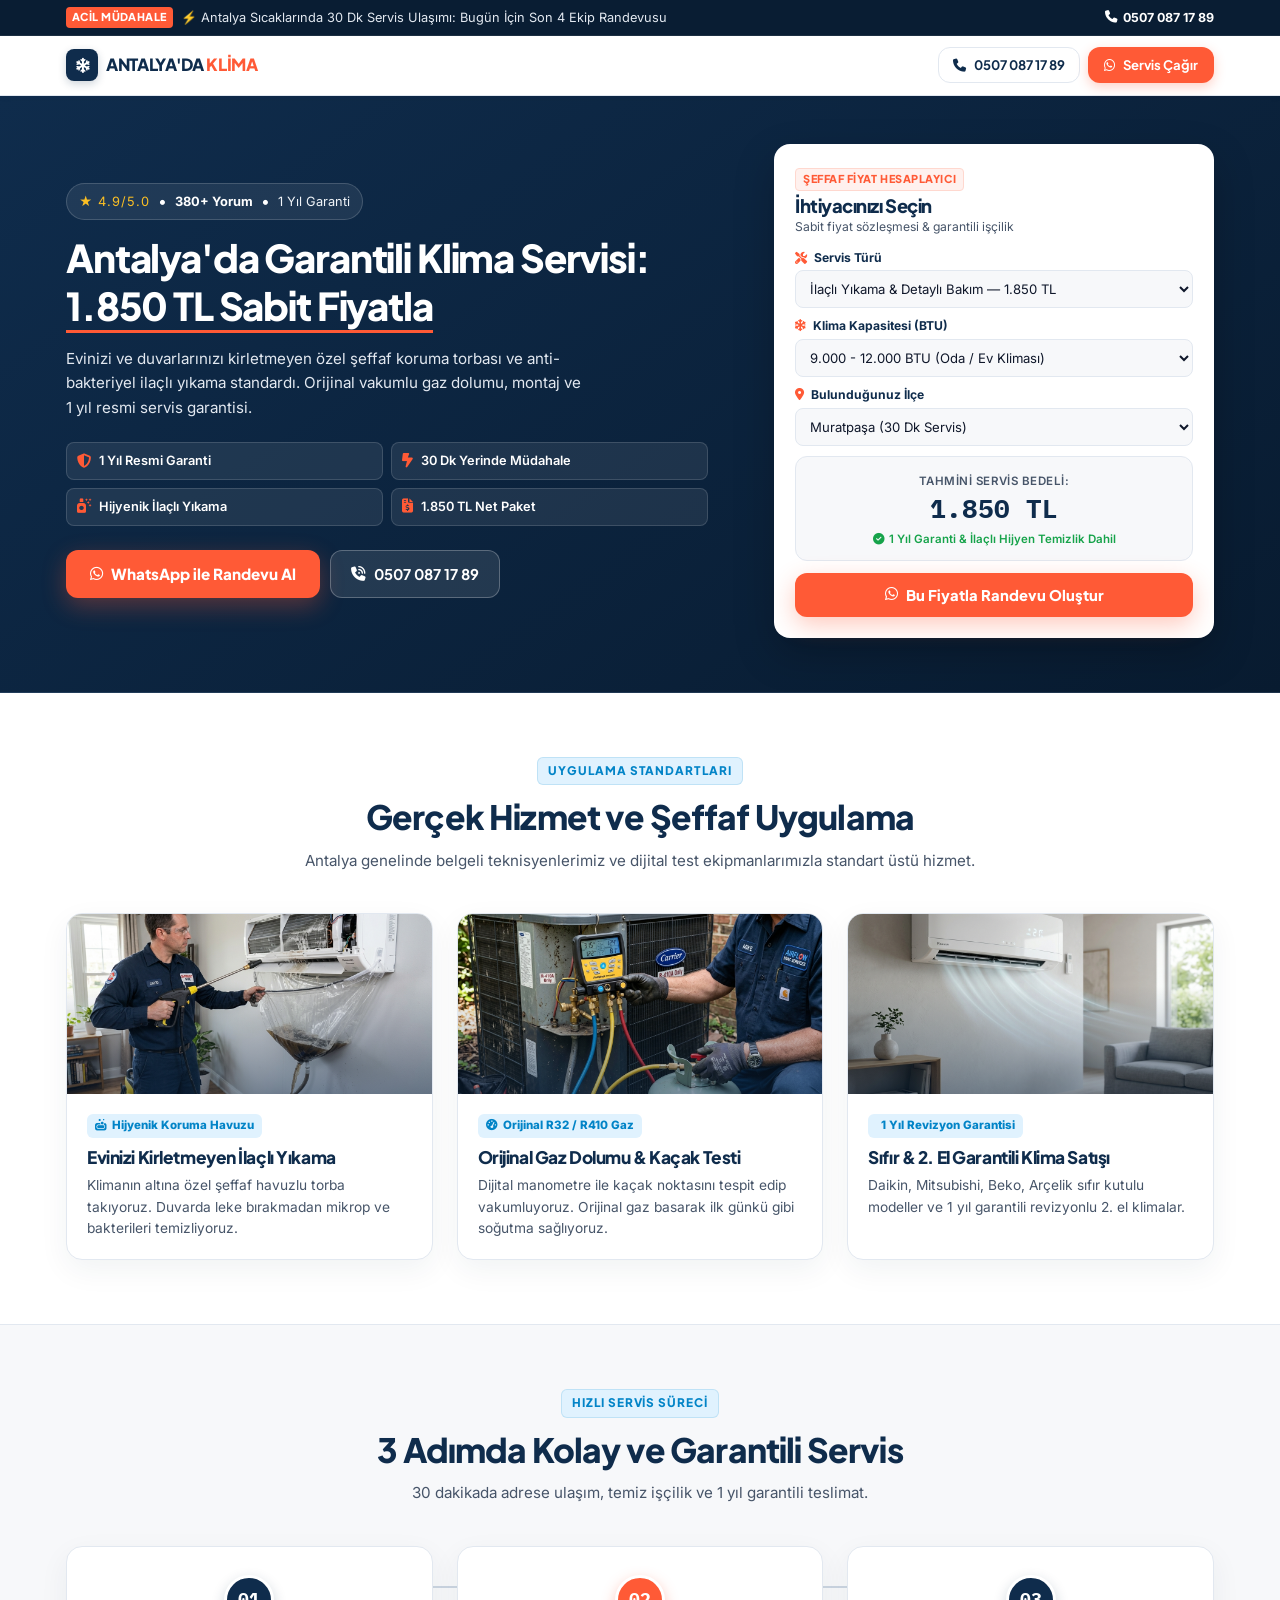
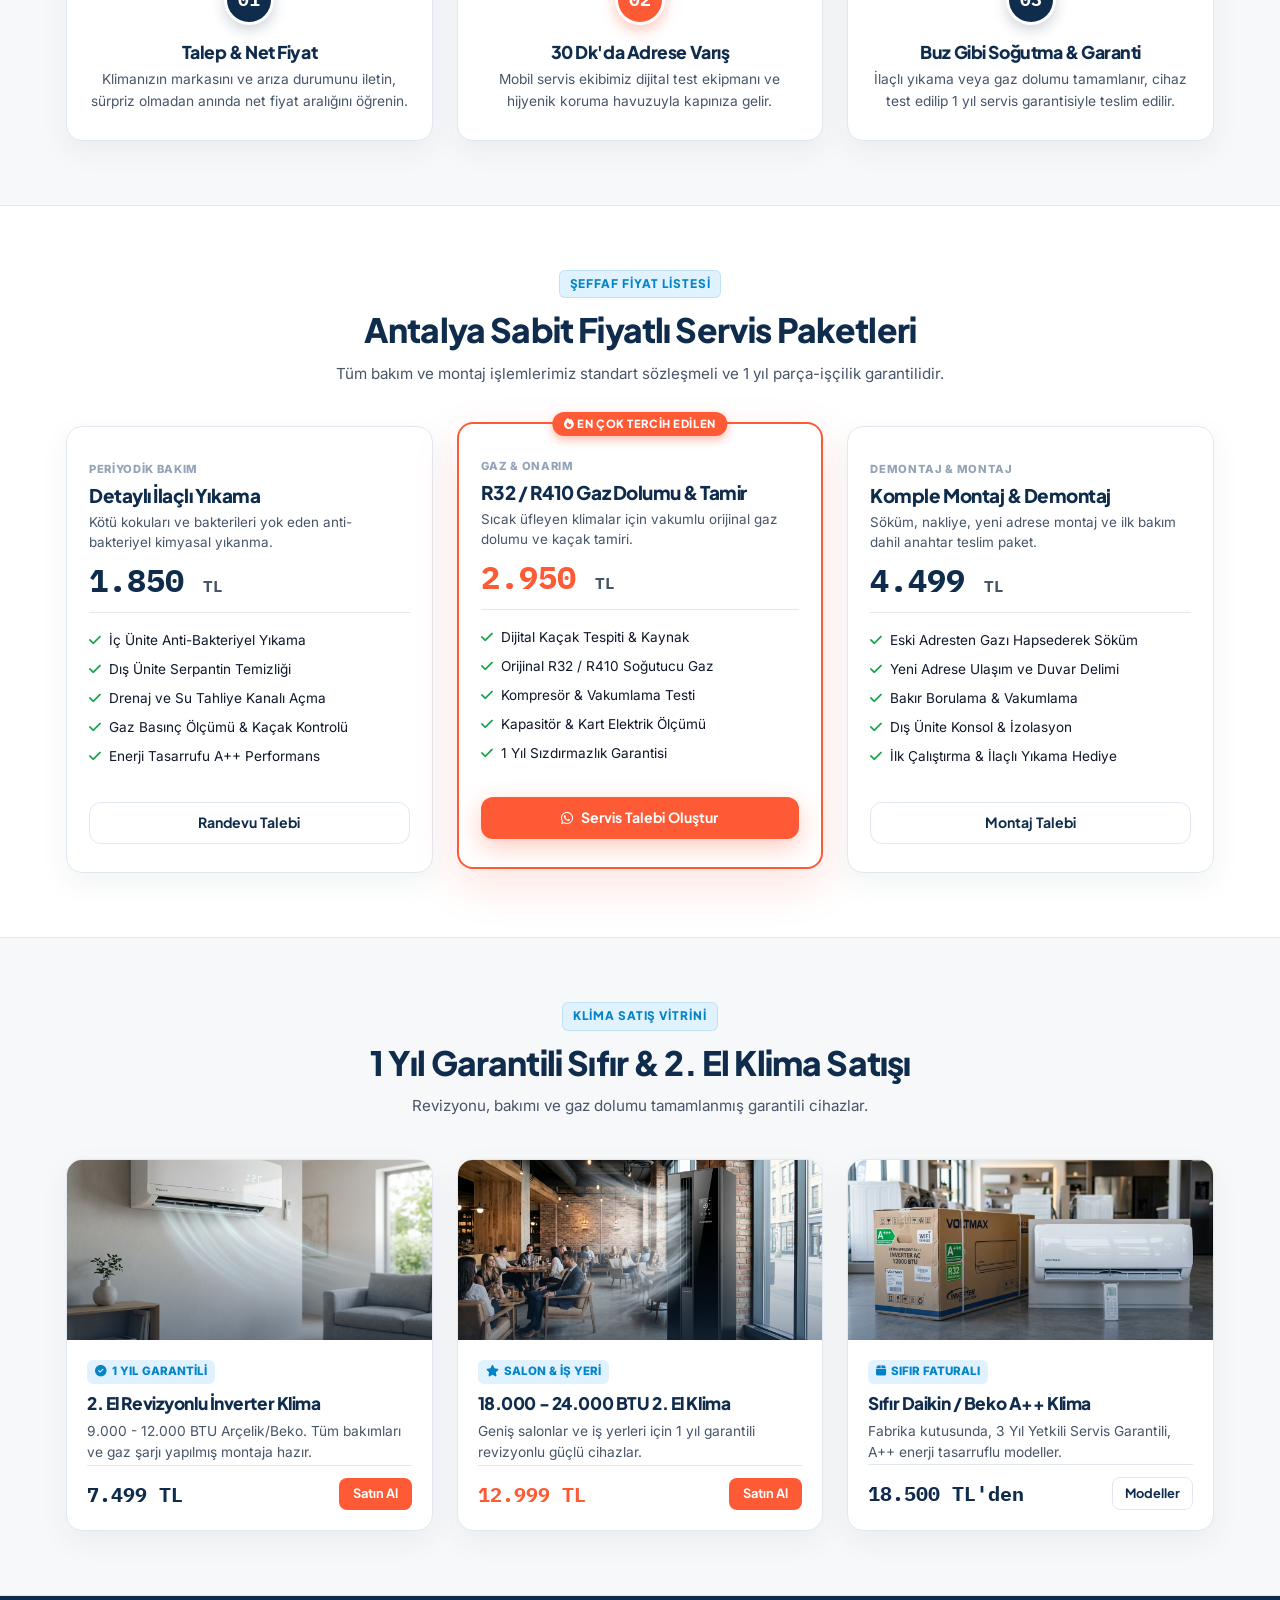
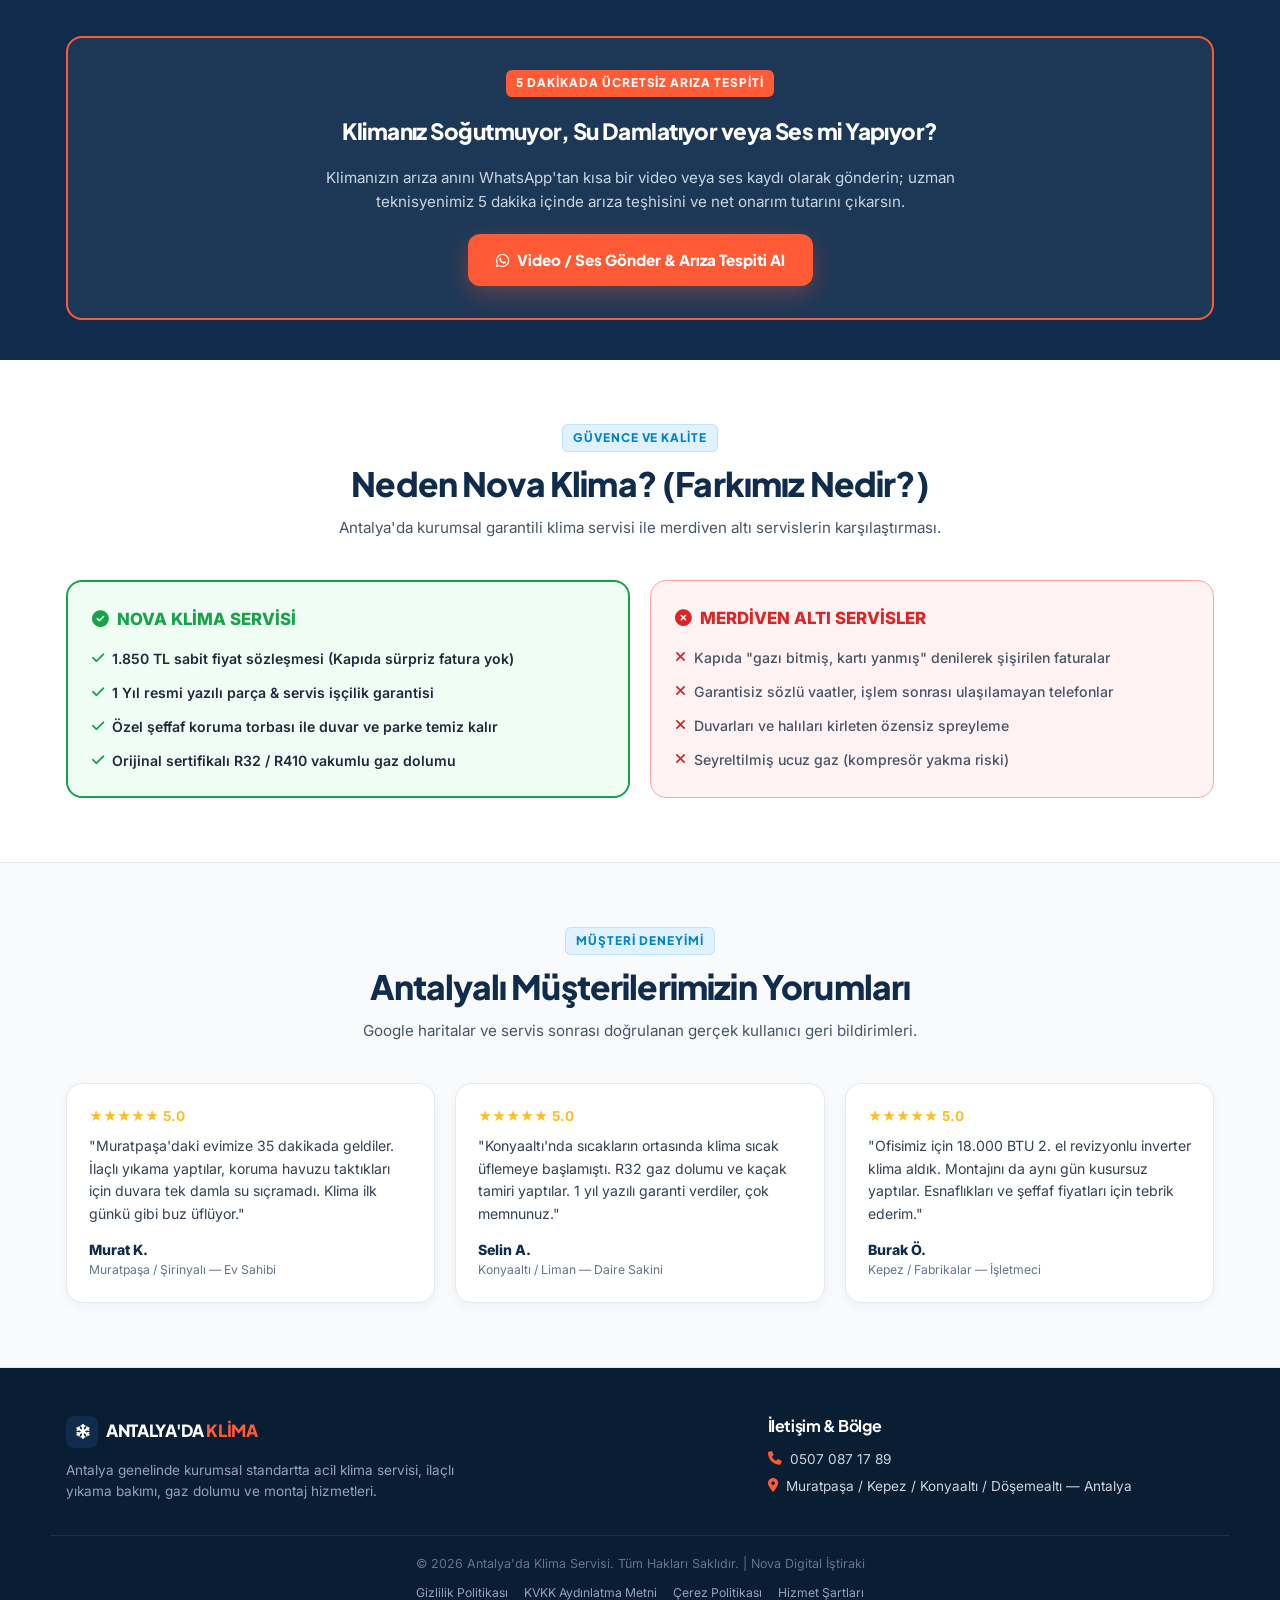
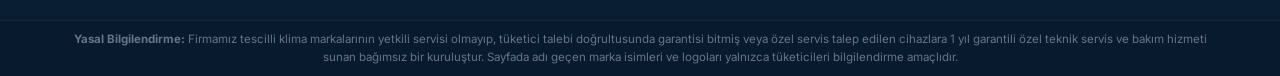
==== index.html @ d16c87dc "feat(analytics): add GA4 Google tag G-EZXXYB2KNB" ====
<!DOCTYPE html>
<html lang="tr">
<head>
    <meta charset="UTF-8">
    <meta name="viewport" content="width=device-width, initial-scale=1.0, viewport-fit=cover">
    <title>Antalya Klima Servisi | 1.850 TL İlaçlı Yıkama, Gaz Dolumu & Montaj - Nova Klima</title>
    <meta name="description" content="Antalya acil klima servisi: 1.850 TL sabit fiyatlı ilaçlı yıkama, R32/R410 orijinal gaz dolumu, montaj ve 1 yıl garantili servis. 30 dakikada yerinde müdahale.">
    <meta name="robots" content="index, follow, max-image-preview:large, max-snippet:-1, max-video-preview:-1">
    <meta name="google-site-verification" content="google683b96f9e18d1ed7">
    <meta name="keywords" content="antalya klima servisi, antalya klima bakımı 1850 tl, klima gaz dolumu antalya, klima montajı, muratpaşa klima servisi, konyaaltı klima tamiri">
    
    <!-- Google tag (gtag.js) -->
    <script async src="https://www.googletagmanager.com/gtag/js?id=G-EZXXYB2KNB"></script>
    <script>
      window.dataLayer = window.dataLayer || [];
      function gtag(){dataLayer.push(arguments);}
      gtag('js', new Date());

      gtag('config', 'G-EZXXYB2KNB');
    </script>
    
    <!-- OpenGraph -->
    <meta property="og:title" content="Antalya Yetkili Standartta Klima Servisi | 1.850 TL Sabit Fiyat">
    <meta property="og:description" content="İlaçlı klima yıkama, gaz dolumu, montaj ve 1 yıl garantili kurumsal teknik servis.">
    <meta property="og:url" content="https://antalyadaklimaservisi.com.tr/">
    <meta property="og:type" content="website">

    <!-- OPEN GRAPH / SOCIAL -->
    <meta property="og:type" content="website">
    <meta property="og:url" content="https://antalyadaklimaservisi.com.tr/">
    <meta property="og:title" content="Antalya Klima Servisi | 1.850 TL İlaçlı Yıkama & Montaj">
    <meta property="og:description" content="Antalya acil klima servisi: 1.850 TL sabit fiyatlı ilaçlı yıkama, R32/R410 orijinal gaz dolumu, montaj ve 1 yıl garantili servis. 30 dakikada adrese ulaşım.">
    <meta property="og:image" content="https://antalyadaklimaservisi.com.tr/images/klima_yikama.jpg">
    <meta property="og:site_name" content="Nova Klima">
    <meta property="og:locale" content="tr_TR">

    <!-- TWITTER CARD -->
    <meta name="twitter:card" content="summary_large_image">
    <meta name="twitter:title" content="Antalya Klima Servisi | 1.850 TL İlaçlı Yıkama & Montaj">
    <meta name="twitter:description" content="Antalya acil klima servisi: 1.850 TL sabit fiyatlı ilaçlı yıkama, gaz dolumu ve montaj.">
    <meta name="twitter:image" content="https://antalyadaklimaservisi.com.tr/images/klima_yikama.jpg">

    <!-- GEO TARGETING -->
    <meta name="geo.region" content="TR-07">
    <meta name="geo.placename" content="Antalya">
    <meta name="geo.position" content="36.9081;30.6558">
    <meta name="ICBM" content="36.9081, 30.6558">

    <!-- Premium Google Fonts: Plus Jakarta Sans (Headings) + Inter (Body) + IBM Plex Mono (Prices) -->
    <link rel="preconnect" href="https://fonts.googleapis.com">
    <link rel="preconnect" href="https://fonts.gstatic.com" crossorigin>
    <link href="https://fonts.googleapis.com/css2?family=IBM+Plex+Mono:wght@600;700&family=Inter:wght@400;500;600&family=Plus+Jakarta+Sans:wght@600;700;800&display=swap" rel="stylesheet">
    <link rel="stylesheet" href="https://cdnjs.cloudflare.com/ajax/libs/font-awesome/6.5.1/css/all.min.css">
    
    <link rel="stylesheet" href="style.css">

    <!-- SCHEMA.ORG JSON-LD -->
    <script type="application/ld+json">
    {
      "@context": "https://schema.org",
      "@graph": [
        {
          "@type": "HVACBusiness",
          "@id": "https://antalyadaklimaservisi.com.tr/#business",
          "name": "Antalya'da Klima Servisi",
          "url": "https://antalyadaklimaservisi.com.tr/",
          "telephone": "+905070871789",
          "priceRange": "₺₺",
          "image": "https://antalyadaklimaservisi.com.tr/images/klima_yikama.jpg",
          "address": {
            "@type": "PostalAddress",
            "streetAddress": "Kültür Mahallesi 3856 Sokak No:2 D:1",
            "addressLocality": "Kepez",
            "addressRegion": "Antalya",
            "postalCode": "07070",
            "addressCountry": "TR"
          },
          "geo": {
            "@type": "GeoCoordinates",
            "latitude": 36.9081,
            "longitude": 30.6558
          },
          "areaServed": ["Muratpaşa", "Kepez", "Konyaaltı", "Döşemealtı", "Lara"],
          "aggregateRating": {
            "@type": "AggregateRating",
            "ratingValue": "4.9",
            "reviewCount": "380",
            "bestRating": "5"
          },
          "openingHoursSpecification": {
            "@type": "OpeningHoursSpecification",
            "dayOfWeek": ["Monday", "Tuesday", "Wednesday", "Thursday", "Friday", "Saturday", "Sunday"],
            "opens": "08:00",
            "closes": "23:00"
          }
        }
      ]
    }
    </script>
</head>
<body>

    <!-- 1. ACİL ANONS & SCARCITY ŞERİDİ -->
    <div class="top-announcement">
        <div class="container top-flex">
            <div class="notice-item">
                <span class="notice-badge">ACİL MÜDAHALE</span>
                <span class="announce-txt">⚡ Antalya Sıcaklarında 30 Dk Servis Ulaşımı: Bugün İçin Son 4 Ekip Randevusu</span>
            </div>
            <div class="notice-phone">
                <a href="tel:05070871789" class="phone-link"><i class="fa-solid fa-phone"></i> 0507 087 17 89</a>
            </div>
        </div>
    </div>

    <!-- 2. ANA HEADER -->
    <header class="site-header">
        <div class="container header-flex">
            <a href="#" class="brand-box">
                <div class="brand-symbol"><i class="fa-solid fa-snowflake"></i></div>
                <span class="brand-name">ANTALYA'DA <span class="brand-accent">KLİMA</span></span>
            </a>

            <div class="header-actions">
                <a href="tel:05070871789" class="btn btn-outline-nav">
                    <i class="fa-solid fa-phone"></i> 0507 087 17 89
                </a>
                <a href="https://wa.me/905070871789?text=Merhaba,%20AntalyadaKlimaServisi.com.tr%20üzerinden%20ulaştım.%20Klima%20servis%20randevusu%20almak%20istiyorum." target="_blank" class="btn btn-primary-nav">
                    <i class="fa-brands fa-whatsapp"></i> Servis Çağır
                </a>
            </div>
        </div>
    </header>

    <!-- 3. HERO SECTION (DEEP NAVY & CORAL CONTRAST) -->
    <section class="hero-clean">
        <div class="container hero-grid">
            <div class="hero-left">
                <!-- RATING & TRUST BADGE (COMPACT SINGLE-LINE) -->
                <div class="trust-score-pill">
                    <span class="stars">★ 4.9/5.0</span>
                    <span class="pill-dot">•</span>
                    <span class="score-text"><strong>380+ Yorum</strong></span>
                    <span class="pill-dot">•</span>
                    <span class="score-text">1 Yıl Garanti</span>
                </div>

                <h1 class="hero-h1">
                    Antalya'da Garantili Klima Servisi: <span class="hero-accent">1.850 TL Sabit Fiyatla</span>
                </h1>

                <p class="hero-desc">
                    Evinizi ve duvarlarınızı kirletmeyen özel şeffaf koruma torbası ve anti-bakteriyel ilaçlı yıkama standardı. Orijinal vakumlu gaz dolumu, montaj ve 1 yıl resmi servis garantisi.
                </p>

                <!-- SINGLE-LINE ICON CHIPS -->
                <div class="proof-chips-row">
                    <div class="proof-chip-item">
                        <i class="fa-solid fa-shield-halved"></i>
                        <span>1 Yıl Resmi Garanti</span>
                    </div>
                    <div class="proof-chip-item">
                        <i class="fa-solid fa-bolt-lightning"></i>
                        <span>30 Dk Yerinde Müdahale</span>
                    </div>
                    <div class="proof-chip-item">
                        <i class="fa-solid fa-spray-can-sparkles"></i>
                        <span>Hijyenik İlaçlı Yıkama</span>
                    </div>
                    <div class="proof-chip-item">
                        <i class="fa-solid fa-file-invoice-dollar"></i>
                        <span>1.850 TL Net Paket</span>
                    </div>
                </div>

                <!-- PRIMARY / SECONDARY CTA HIERARCHY -->
                <div class="hero-cta-group">
                    <a href="https://wa.me/905070871789?text=Merhaba,%20Antalya%20klima%20servis%20ve%20bakım%20randevusu%20oluşturmak%20istiyorum." target="_blank" class="btn btn-hero-primary">
                        <i class="fa-brands fa-whatsapp"></i> WhatsApp ile Randevu Al
                    </a>
                    <a href="tel:05070871789" class="btn btn-hero-secondary">
                        <i class="fa-solid fa-phone-volume"></i> 0507 087 17 89
                    </a>
                </div>
            </div>

            <!-- CANLI HIZLI SERVİS SİHİRBAZI -->
            <div class="hero-calc-wrapper" id="hesaplayici">
                <div class="calc-top">
                    <span class="calc-tag">ŞEFFAF FİYAT HESAPLAYICI</span>
                    <h3>İhtiyacınızı Seçin</h3>
                    <p class="calc-sub">Sabit fiyat sözleşmesi & garantili işçilik</p>
                </div>

                <form id="klimaForm" class="calc-form-clean">
                    <div class="field-box">
                        <label for="serviceType"><i class="fa-solid fa-screwdriver-wrench"></i> Servis Türü</label>
                        <select id="serviceType" class="select-clean">
                            <option value="bakim" data-price="1850" selected>İlaçlı Yıkama & Detaylı Bakım — 1.850 TL</option>
                            <option value="gaz" data-price="2950">R32 / R410 Gaz Dolumu & Kaçak Testi — 2.950 TL</option>
                            <option value="montaj" data-price="4499">Klima Montajı / Demonte Paket — 4.499 TL</option>
                        </select>
                    </div>

                    <div class="field-box">
                        <label for="klimaBtu"><i class="fa-solid fa-snowflake"></i> Klima Kapasitesi (BTU)</label>
                        <select id="klimaBtu" class="select-clean">
                            <option value="9000-12000" selected>9.000 - 12.000 BTU (Oda / Ev Kliması)</option>
                            <option value="18000">18.000 BTU (Salon Kliması — +250 TL)</option>
                            <option value="24000">24.000 BTU (Büyük Salon — +400 TL)</option>
                            <option value="ticari">Ticari / Inverter Salon (+800 TL)</option>
                        </select>
                    </div>

                    <div class="field-box">
                        <label for="districtSelect"><i class="fa-solid fa-location-dot"></i> Bulunduğunuz İlçe</label>
                        <select id="districtSelect" class="select-clean">
                            <option value="muratpasa" selected>Muratpaşa (30 Dk Servis)</option>
                            <option value="kepez">Kepez (30 Dk Servis)</option>
                            <option value="konyaalti">Konyaaltı (30 Dk Servis)</option>
                            <option value="dosemealti">Döşemealtı (45 Dk Servis)</option>
                            <option value="diğer">Alanya / Kemer / Serik</option>
                        </select>
                    </div>

                    <div class="price-output-box">
                        <span class="out-title">Tahmini Servis Bedeli:</span>
                        <div class="out-amount" id="totalKlimaPrice">1.850 TL</div>
                        <span class="out-sub"><i class="fa-solid fa-circle-check"></i> 1 Yıl Garanti & İlaçlı Hijyen Temizlik Dahil</span>
                    </div>

                    <button type="button" id="btnCallKlimaMaster" class="btn btn-hero-primary btn-block">
                        <i class="fa-brands fa-whatsapp"></i> Bu Fiyatla Randevu Oluştur
                    </button>
                </form>
            </div>
        </div>
    </section>

    <!-- 4. REAL VISUAL PROOF SHOWCASE -->
    <section class="section visual-proof-section">
        <div class="container">
            <div class="section-title text-center">
                <span class="section-badge">UYGULAMA STANDARTLARI</span>
                <h2>Gerçek Hizmet ve Şeffaf Uygulama</h2>
                <p>Antalya genelinde belgeli teknisyenlerimiz ve dijital test ekipmanlarımızla standart üstü hizmet.</p>
            </div>

            <div class="visual-grid">
                <div class="visual-card">
                    <div class="visual-img-wrap">
                        <img src="images/klima_yikama.jpg" alt="İlaçlı Klima Yıkama" class="visual-img" loading="lazy">
                        <div class="visual-overlay"></div>
                    </div>
                    <div class="visual-info">
                        <span class="visual-tag"><i class="fa-solid fa-soap"></i> Hijyenik Koruma Havuzu</span>
                        <h3>Evinizi Kirletmeyen İlaçlı Yıkama</h3>
                        <p>Klimanın altına özel şeffaf havuzlu torba takıyoruz. Duvarda leke bırakmadan mikrop ve bakterileri temizliyoruz.</p>
                    </div>
                </div>

                <div class="visual-card">
                    <div class="visual-img-wrap">
                        <img src="images/klima_gaz_dolumu.jpg" alt="Gaz Dolumu ve Kaçak Testi" class="visual-img" loading="lazy">
                        <div class="visual-overlay"></div>
                    </div>
                    <div class="visual-info">
                        <span class="visual-tag"><i class="fa-solid fa-gauge-high"></i> Orijinal R32 / R410 Gaz</span>
                        <h3>Orijinal Gaz Dolumu & Kaçak Testi</h3>
                        <p>Dijital manometre ile kaçak noktasını tespit edip vakumluyoruz. Orijinal gaz basarak ilk günkü gibi soğutma sağlıyoruz.</p>
                    </div>
                </div>

                <div class="visual-card">
                    <div class="visual-img-wrap">
                        <img src="images/klima_vitrin_inverter.jpg" alt="Sıfır ve 2. El Klima Satışı" class="visual-img" loading="lazy">
                        <div class="visual-overlay"></div>
                    </div>
                    <div class="visual-info">
                        <span class="visual-tag"><i class="fa-solid fa-shield-check"></i> 1 Yıl Revizyon Garantisi</span>
                        <h3>Sıfır & 2. El Garantili Klima Satışı</h3>
                        <p>Daikin, Mitsubishi, Beko, Arçelik sıfır kutulu modeller ve 1 yıl garantili revizyonlu 2. el klimalar.</p>
                    </div>
                </div>
            </div>
        </div>
    </section>

    <!-- 4.5 NASIL ÇALIŞIR? (TIMELINE ADIMLARI) -->
    <section class="section process-section">
        <div class="container">
            <div class="section-title text-center">
                <span class="section-badge">HIZLI SERVİS SÜRECİ</span>
                <h2>3 Adımda Kolay ve Garantili Servis</h2>
                <p>30 dakikada adrese ulaşım, temiz işçilik ve 1 yıl garantili teslimat.</p>
            </div>
            
            <div class="timeline-wrapper">
                <div class="timeline-line"></div>
                <div class="process-grid">
                    <div class="process-card">
                        <div class="process-num">01</div>
                        <h3>Talep & Net Fiyat</h3>
                        <p>Klimanızın markasını ve arıza durumunu iletin, sürpriz olmadan anında net fiyat aralığını öğrenin.</p>
                    </div>
                    <div class="process-card">
                        <div class="process-num">02</div>
                        <h3>30 Dk'da Adrese Varış</h3>
                        <p>Mobil servis ekibimiz dijital test ekipmanı ve hijyenik koruma havuzuyla kapınıza gelir.</p>
                    </div>
                    <div class="process-card">
                        <div class="process-num">03</div>
                        <h3>Buz Gibi Soğutma & Garanti</h3>
                        <p>İlaçlı yıkama veya gaz dolumu tamamlanır, cihaz test edilip 1 yıl servis garantisiyle teslim edilir.</p>
                    </div>
                </div>
            </div>
        </div>
    </section>

    <!-- 5. ŞEFFAF FİYAT PAKETLERİ -->
    <section class="section pricing-clean-section" id="fiyatlar">
        <div class="container">
            <div class="section-title text-center">
                <span class="section-badge">ŞEFFAF FİYAT LİSTESİ</span>
                <h2>Antalya Sabit Fiyatlı Servis Paketleri</h2>
                <p>Tüm bakım ve montaj işlemlerimiz standart sözleşmeli ve 1 yıl parça-işçilik garantilidir.</p>
            </div>

            <div class="pack-grid">
                <!-- PACK 1 -->
                <div class="pack-box">
                    <div class="pack-top">
                        <span class="pack-category">PERİYODİK BAKIM</span>
                        <h3>Detaylı İlaçlı Yıkama</h3>
                        <p>Kötü kokuları ve bakterileri yok eden anti-bakteriyel kimyasal yıkanma.</p>
                        <div class="pack-price">1.850 <span>TL</span></div>
                    </div>
                    <ul class="pack-bullets">
                        <li><i class="fa-solid fa-check"></i> İç Ünite Anti-Bakteriyel Yıkama</li>
                        <li><i class="fa-solid fa-check"></i> Dış Ünite Serpantin Temizliği</li>
                        <li><i class="fa-solid fa-check"></i> Drenaj ve Su Tahliye Kanalı Açma</li>
                        <li><i class="fa-solid fa-check"></i> Gaz Basınç Ölçümü & Kaçak Kontrolü</li>
                        <li><i class="fa-solid fa-check"></i> Enerji Tasarrufu A++ Performans</li>
                    </ul>
                    <a href="https://wa.me/905070871789?text=Merhaba,%20web%20sitenizden%20ulaştım.%201.850%20TL'lik%20ilaçlı%20klima%20bakımı%20randevusu%20istiyorum." target="_blank" class="btn btn-pack-outline btn-block">
                        Randevu Talebi
                    </a>
                </div>

                <!-- PACK 2 (POPULAR / ELEVATED) -->
                <div class="pack-box popular">
                    <div class="pop-ribbon"><i class="fa-solid fa-fire"></i> EN ÇOK TERCİH EDİLEN</div>
                    <div class="pack-top">
                        <span class="pack-category">GAZ & ONARIM</span>
                        <h3>R32 / R410 Gaz Dolumu & Tamir</h3>
                        <p>Sıcak üfleyen klimalar için vakumlu orijinal gaz dolumu ve kaçak tamiri.</p>
                        <div class="pack-price">2.950 <span>TL</span></div>
                    </div>
                    <ul class="pack-bullets">
                        <li><i class="fa-solid fa-check"></i> Dijital Kaçak Tespiti & Kaynak</li>
                        <li><i class="fa-solid fa-check"></i> Orijinal R32 / R410 Soğutucu Gaz</li>
                        <li><i class="fa-solid fa-check"></i> Kompresör & Vakumlama Testi</li>
                        <li><i class="fa-solid fa-check"></i> Kapasitör & Kart Elektrik Ölçümü</li>
                        <li><i class="fa-solid fa-check"></i> 1 Yıl Sızdırmazlık Garantisi</li>
                    </ul>
                    <a href="https://wa.me/905070871789?text=Merhaba,%20web%20sitenizden%20ulaştım.%202.950%20TL'lik%20klima%20gaz%20dolumu%20istiyorum." target="_blank" class="btn btn-pack-primary btn-block">
                        <i class="fa-brands fa-whatsapp"></i> Servis Talebi Oluştur
                    </a>
                </div>

                <!-- PACK 3 -->
                <div class="pack-box">
                    <div class="pack-top">
                        <span class="pack-category">DEMONTAJ & MONTAJ</span>
                        <h3>Komple Montaj & Demontaj</h3>
                        <p>Söküm, nakliye, yeni adrese montaj ve ilk bakım dahil anahtar teslim paket.</p>
                        <div class="pack-price">4.499 <span>TL</span></div>
                    </div>
                    <ul class="pack-bullets">
                        <li><i class="fa-solid fa-check"></i> Eski Adresten Gazı Hapsederek Söküm</li>
                        <li><i class="fa-solid fa-check"></i> Yeni Adrese Ulaşım ve Duvar Delimi</li>
                        <li><i class="fa-solid fa-check"></i> Bakır Borulama & Vakumlama</li>
                        <li><i class="fa-solid fa-check"></i> Dış Ünite Konsol & İzolasyon</li>
                        <li><i class="fa-solid fa-check"></i> İlk Çalıştırma & İlaçlı Yıkama Hediye</li>
                    </ul>
                    <a href="https://wa.me/905070871789?text=Merhaba,%20web%20sitenizden%20ulaştım.%204.499%20TL'lik%20komple%20klima%20montaj%20paketini%20istiyorum." target="_blank" class="btn btn-pack-outline btn-block">
                        Montaj Talebi
                    </a>
                </div>
            </div>
        </div>
    </section>

    <!-- 5.5 SIFIR & 2. EL GARANTİLİ KLİMA SATIŞ VİTRİNİ -->
    <section class="section store-section" id="vitrin">
        <div class="container">
            <div class="section-title text-center">
                <span class="section-badge">KLİMA SATIŞ VİTRİNİ</span>
                <h2>1 Yıl Garantili Sıfır & 2. El Klima Satışı</h2>
                <p>Revizyonu, bakımı ve gaz dolumu tamamlanmış garantili cihazlar.</p>
            </div>

            <div class="visual-grid">
                <!-- UYGUN 2. EL KLİMA -->
                <div class="visual-card">
                    <div class="visual-img-wrap">
                        <img src="images/klima_vitrin_inverter.jpg" alt="2. El Temiz İnverter Klima" class="visual-img" loading="lazy">
                        <div class="visual-overlay"></div>
                    </div>
                    <div class="visual-info">
                        <span class="visual-tag"><i class="fa-solid fa-circle-check"></i> 1 YIL GARANTİLİ</span>
                        <h3>2. El Revizyonlu İnverter Klima</h3>
                        <p>9.000 - 12.000 BTU Arçelik/Beko. Tüm bakımları ve gaz şarjı yapılmış montaja hazır.</p>
                        <div class="store-bottom-row">
                            <span class="store-price">7.499 TL</span>
                            <a href="https://wa.me/905070871789?text=Merhaba,%202.el%207.499%20TL'lik%20garantili%20klima%20satışı%20hakkında%20bilgi%20almak%20istiyorum." target="_blank" class="btn btn-store-buy">Satın Al</a>
                        </div>
                    </div>
                </div>

                <!-- 2. EL SALON TİPİ / BÜYÜK KLİMA -->
                <div class="visual-card popular-store">
                    <div class="visual-img-wrap">
                        <img src="images/klima_salon_tipi.jpg" alt="2. El Salon Tipi Klima" class="visual-img" loading="lazy">
                        <div class="visual-overlay"></div>
                    </div>
                    <div class="visual-info">
                        <span class="visual-tag"><i class="fa-solid fa-star"></i> SALON & İŞ YERİ</span>
                        <h3>18.000 - 24.000 BTU 2. El Klima</h3>
                        <p>Geniş salonlar ve iş yerleri için 1 yıl garantili revizyonlu güçlü cihazlar.</p>
                        <div class="store-bottom-row">
                            <span class="store-price price-orange">12.999 TL</span>
                            <a href="https://wa.me/905070871789?text=Merhaba,%202.el%2012.999%20TL'lik%2018k-24k%20BTU%20klima%20satışı%20hakkında%20bilgi%20almak%20istiyorum." target="_blank" class="btn btn-store-buy">Satın Al</a>
                        </div>
                    </div>
                </div>

                <!-- SIFIR KUTULU İNVERTER KLİMA -->
                <div class="visual-card">
                    <div class="visual-img-wrap">
                        <img src="images/klima_sifir_kutu.jpg" alt="Sıfır Kutulu İnverter Klima" class="visual-img" loading="lazy">
                        <div class="visual-overlay"></div>
                    </div>
                    <div class="visual-info">
                        <span class="visual-tag"><i class="fa-solid fa-box"></i> SIFIR FATURALI</span>
                        <h3>Sıfır Daikin / Beko A++ Klima</h3>
                        <p>Fabrika kutusunda, 3 Yıl Yetkili Servis Garantili, A++ enerji tasarruflu modeller.</p>
                        <div class="store-bottom-row">
                            <span class="store-price">18.500 TL'den</span>
                            <a href="https://wa.me/905070871789?text=Merhaba,%20sıfır%20kutulu%20klima%20modelleriniz%20ve%20fiyatları%20hakkında%20bilgi%20almak%20istiyorum." target="_blank" class="btn btn-store-outline">Modeller</a>
                        </div>
                    </div>
                </div>
            </div>
        </div>
    </section>

    <!-- 5.6 MID-PAGE "KARARSIZ MISIN?" GERİLLA DÖNÜŞÜM KUTUSU -->
    <section class="section" style="background: #0F2C4C; color: white; padding: 40px 0;">
        <div class="container">
            <div style="background: rgba(255,255,255,0.06); border: 2px solid #FF5A36; border-radius: 16px; padding: 32px 24px; display: flex; flex-direction: column; gap: 20px; align-items: center; text-align: center;">
                <span class="section-badge" style="background: #FF5A36; color: white; border: none; margin-bottom: 0;">5 DAKİKADA ÜCRETSİZ ARIZA TESPİTİ</span>
                <h3 style="color: white; font-size: 1.4rem; font-weight: 800; margin: 0;">Klimanız Soğutmuyor, Su Damlatıyor veya Ses mi Yapıyor?</h3>
                <p style="color: #CBD5E1; font-size: 0.95rem; max-width: 650px; margin: 0; line-height: 1.6;">
                    Klimanızın arıza anını WhatsApp'tan kısa bir video veya ses kaydı olarak gönderin; uzman teknisyenimiz 5 dakika içinde arıza teşhisini ve net onarım tutarını çıkarsın.
                </p>
                <a href="https://wa.me/905070871789?text=Merhaba,%20klimamın%20arıza%20video/sesini%20iletiyorum.%20Ücretsiz%20arıza%20tespiti%20ve%20fiyat%20öğrenmek%20istiyorum." target="_blank" class="btn btn-hero-primary" style="font-size: 0.95rem; padding: 14px 28px;">
                    <i class="fa-brands fa-whatsapp"></i> Video / Ses Gönder & Arıza Tespiti Al
                </a>
            </div>
        </div>
    </section>

    <!-- 5.7 BİZ VS KORSAN SERVİSLER (KARŞILAŞTIRMA MATRİSİ) -->
    <section class="section" style="background: #FFFFFF; border-bottom: 1px solid #E2E8F0;">
        <div class="container">
            <div class="section-title text-center">
                <span class="section-badge">GÜVENCE VE KALİTE</span>
                <h2>Neden Nova Klima? (Farkımız Nedir?)</h2>
                <p>Antalya'da kurumsal garantili klima servisi ile merdiven altı servislerin karşılaştırması.</p>
            </div>

            <div style="display: grid; grid-template-columns: repeat(auto-fit, minmax(280px, 1fr)); gap: 20px;">
                <div style="background: #F0FDF4; border: 2px solid #16A34A; border-radius: 16px; padding: 24px;">
                    <div style="display: flex; align-items: center; gap: 8px; color: #16A34A; font-weight: 800; font-size: 1.05rem; margin-bottom: 16px;">
                        <i class="fa-solid fa-circle-check"></i> NOVA KLİMA SERVİSİ
                    </div>
                    <ul style="display: flex; flex-direction: column; gap: 12px; font-size: 0.88rem; color: #1E293B; font-weight: 600;">
                        <li style="display: flex; gap: 8px;"><i class="fa-solid fa-check" style="color: #16A34A; margin-top: 3px;"></i> 1.850 TL sabit fiyat sözleşmesi (Kapıda sürpriz fatura yok)</li>
                        <li style="display: flex; gap: 8px;"><i class="fa-solid fa-check" style="color: #16A34A; margin-top: 3px;"></i> 1 Yıl resmi yazılı parça & servis işçilik garantisi</li>
                        <li style="display: flex; gap: 8px;"><i class="fa-solid fa-check" style="color: #16A34A; margin-top: 3px;"></i> Özel şeffaf koruma torbası ile duvar ve parke temiz kalır</li>
                        <li style="display: flex; gap: 8px;"><i class="fa-solid fa-check" style="color: #16A34A; margin-top: 3px;"></i> Orijinal sertifikalı R32 / R410 vakumlu gaz dolumu</li>
                    </ul>
                </div>

                <div style="background: #FEF2F2; border: 1.5px solid #FCA5A5; border-radius: 16px; padding: 24px;">
                    <div style="display: flex; align-items: center; gap: 8px; color: #DC2626; font-weight: 800; font-size: 1.05rem; margin-bottom: 16px;">
                        <i class="fa-solid fa-circle-xmark"></i> MERDİVEN ALTI SERVİSLER
                    </div>
                    <ul style="display: flex; flex-direction: column; gap: 12px; font-size: 0.88rem; color: #475569; font-weight: 500;">
                        <li style="display: flex; gap: 8px;"><i class="fa-solid fa-xmark" style="color: #DC2626; margin-top: 3px;"></i> Kapıda "gazı bitmiş, kartı yanmış" denilerek şişirilen faturalar</li>
                        <li style="display: flex; gap: 8px;"><i class="fa-solid fa-xmark" style="color: #DC2626; margin-top: 3px;"></i> Garantisiz sözlü vaatler, işlem sonrası ulaşılamayan telefonlar</li>
                        <li style="display: flex; gap: 8px;"><i class="fa-solid fa-xmark" style="color: #DC2626; margin-top: 3px;"></i> Duvarları ve halıları kirleten özensiz spreyleme</li>
                        <li style="display: flex; gap: 8px;"><i class="fa-solid fa-xmark" style="color: #DC2626; margin-top: 3px;"></i> Seyreltilmiş ucuz gaz (kompresör yakma riski)</li>
                    </ul>
                </div>
            </div>
        </div>
    </section>

    <!-- 5.8 DOĞRULANMIŞ ANTALYA MÜŞTERİ YORUMLARI -->
    <section class="section" style="background: #F8FAFC; border-bottom: 1px solid #E2E8F0;">
        <div class="container">
            <div class="section-title text-center">
                <span class="section-badge">MÜŞTERİ DENEYİMİ</span>
                <h2>Antalyalı Müşterilerimizin Yorumları</h2>
                <p>Google haritalar ve servis sonrası doğrulanan gerçek kullanıcı geri bildirimleri.</p>
            </div>

            <div style="display: grid; grid-template-columns: repeat(auto-fit, minmax(280px, 1fr)); gap: 20px;">
                <div style="background: white; border: 1.5px solid #E2E8F0; border-radius: 16px; padding: 22px; box-shadow: 0 4px 12px rgba(0,0,0,0.04);">
                    <div style="color: #FBBF24; font-size: 0.85rem; margin-bottom: 8px;">★★★★★ <strong>5.0</strong></div>
                    <p style="font-size: 0.88rem; color: #334155; line-height: 1.6; margin-bottom: 14px;">
                        "Muratpaşa'daki evimize 35 dakikada geldiler. İlaçlı yıkama yaptılar, koruma havuzu taktıkları için duvara tek damla su sıçramadı. Klima ilk günkü gibi buz üflüyor."
                    </p>
                    <div style="font-weight: 800; font-size: 0.88rem; color: #0F2C4C;">Murat K.</div>
                    <div style="font-size: 0.76rem; color: #64748B;">Muratpaşa / Şirinyalı — Ev Sahibi</div>
                </div>

                <div style="background: white; border: 1.5px solid #E2E8F0; border-radius: 16px; padding: 22px; box-shadow: 0 4px 12px rgba(0,0,0,0.04);">
                    <div style="color: #FBBF24; font-size: 0.85rem; margin-bottom: 8px;">★★★★★ <strong>5.0</strong></div>
                    <p style="font-size: 0.88rem; color: #334155; line-height: 1.6; margin-bottom: 14px;">
                        "Konyaaltı'nda sıcakların ortasında klima sıcak üflemeye başlamıştı. R32 gaz dolumu ve kaçak tamiri yaptılar. 1 yıl yazılı garanti verdiler, çok memnunuz."
                    </p>
                    <div style="font-weight: 800; font-size: 0.88rem; color: #0F2C4C;">Selin A.</div>
                    <div style="font-size: 0.76rem; color: #64748B;">Konyaaltı / Liman — Daire Sakini</div>
                </div>

                <div style="background: white; border: 1.5px solid #E2E8F0; border-radius: 16px; padding: 22px; box-shadow: 0 4px 12px rgba(0,0,0,0.04);">
                    <div style="color: #FBBF24; font-size: 0.85rem; margin-bottom: 8px;">★★★★★ <strong>5.0</strong></div>
                    <p style="font-size: 0.88rem; color: #334155; line-height: 1.6; margin-bottom: 14px;">
                        "Ofisimiz için 18.000 BTU 2. el revizyonlu inverter klima aldık. Montajını da aynı gün kusursuz yaptılar. Esnaflıkları ve şeffaf fiyatları için tebrik ederim."
                    </p>
                    <div style="font-weight: 800; font-size: 0.88rem; color: #0F2C4C;">Burak Ö.</div>
                    <div style="font-size: 0.76rem; color: #64748B;">Kepez / Fabrikalar — İşletmeci</div>
                </div>
            </div>
        </div>
    </section>

    <!-- 6. FOOTER & LEGAL -->
    <footer class="site-footer">
        <div class="container footer-grid">
            <div>
                <div class="brand-box" style="margin-bottom:12px;">
                    <div class="brand-symbol"><i class="fa-solid fa-snowflake"></i></div>
                    <span class="brand-name" style="color:white;">ANTALYA'DA <span class="brand-accent">KLİMA</span></span>
                </div>
                <p class="footer-desc">Antalya genelinde kurumsal standartta acil klima servisi, ilaçlı yıkama bakımı, gaz dolumu ve montaj hizmetleri.</p>
            </div>
            <div>
                <h4 class="footer-heading">İletişim & Bölge</h4>
                <p class="footer-contact-item"><i class="fa-solid fa-phone"></i> 0507 087 17 89</p>
                <p class="footer-contact-item"><i class="fa-solid fa-location-dot"></i> Muratpaşa / Kepez / Konyaaltı / Döşemealtı — Antalya</p>
            </div>
        </div>
        <div class="footer-copy">
            <div class="container text-center">
                <p>© 2026 Antalya'da Klima Servisi. Tüm Hakları Saklıdır. | Nova Digital İştiraki</p>
                <div style="margin-top: 10px; font-size: 0.76rem; color: #94A3B8; display: flex; justify-content: center; gap: 16px; flex-wrap: wrap;">
                    <span>Gizlilik Politikası</span>
                    <span>KVKK Aydınlatma Metni</span>
                    <span>Çerez Politikası</span>
                    <span>Hizmet Şartları</span>
                </div>
            </div>
        </div>

        <!-- GOOGLE ADS UYUMLU BAĞIMSIZ ÖZEL SERVİS YASAL BİLGİLENDİRMESİ -->
        <div style="background: #081B2E; color: #64748B; font-size: 0.72rem; text-align: center; padding: 10px 14px; border-top: 1px solid rgba(255,255,255,0.06); line-height: 1.5;">
            <div class="container">
                <strong>Yasal Bilgilendirme:</strong> Firmamız tescilli klima markalarının yetkili servisi olmayıp, tüketici talebi doğrultusunda garantisi bitmiş veya özel servis talep edilen cihazlara 1 yıl garantili özel teknik servis ve bakım hizmeti sunan bağımsız bir kuruluştur. Sayfada adı geçen marka isimleri ve logoları yalnızca tüketicileri bilgilendirme amaçlıdır.
            </div>
        </div>
    </footer>

    <!-- 7. MOBILE STICKY BOTTOM ACTION BAR -->
    <div class="mobile-sticky-bar">
        <a href="tel:05070871789" class="sticky-btn btn-call-mobile">
            <i class="fa-solid fa-phone-volume"></i>
            <span>0507 087 17 89</span>
        </a>
        <a href="https://wa.me/905070871789?text=Merhaba,%20Antalya%20klima%20servis%20randevusu%20almak%20istiyorum." target="_blank" class="sticky-btn btn-wa-mobile">
            <i class="fa-brands fa-whatsapp"></i>
            <span>WhatsApp Usta</span>
        </a>
    </div>

    <script src="app.js"></script>
    <!-- Vercel Force Rebuild: 2026-08-09 19:08:00 - Antalya 1850 TL Yıkama, 2950 TL Gaz, 4499 TL Montaj, Sıfır/2.El Vitrin -->
</body>
</html>
---- style.css ----
/* ==========================================================================
   ANTALYA'DA KLİMA SERVİSİ — PREMIUM HVAC DESIGN SYSTEM (2026)
   Theme: Deep Petrol Navy (#0F2C4C) & High-Conversion Coral Orange (#FF5A36)
   Typography: Plus Jakarta Sans (Headings) + Inter (Body) + IBM Plex Mono (Prices)
   ========================================================================== */

:root {
    /* Primary Colors */
    --color-navy: #0F2C4C;
    --color-navy-dark: #091D33;
    --color-navy-light: #163E69;
    --color-navy-gradient: linear-gradient(145deg, #0F2C4C 0%, #081B30 100%);
    
    /* CTA / Accent Colors */
    --color-orange: #FF5A36;
    --color-orange-hover: #E84522;
    --color-orange-light: #FFF1EE;
    --color-orange-border: #FFD8CF;
    
    /* Cold / Cooling Accents */
    --color-ice-blue: #E0F2FE;
    --color-cyan: #0284C7;
    
    /* Neutral & Backgrounds */
    --color-bg-light: #F7F8FA;
    --color-surface: #FFFFFF;
    --color-text: #0F172A;
    --color-text-sub: #475569;
    --color-text-muted: #94A3B8;
    --color-border: #E2E8F0;
    --color-white: #FFFFFF;
    
    /* Elevation & Radii */
    --radius-sm: 8px;
    --radius-md: 12px;
    --radius-lg: 16px;
    
    --shadow-sm: 0 2px 6px rgba(15, 44, 76, 0.04);
    --shadow-card: 0 10px 30px rgba(15, 44, 76, 0.06);
    --shadow-card-hover: 0 16px 40px rgba(15, 44, 76, 0.12);
    --shadow-orange: 0 8px 24px rgba(255, 90, 54, 0.32);
    --shadow-popular: 0 16px 44px rgba(255, 90, 54, 0.16);
}

/* 100% BULLETPROOF ZERO HORIZONTAL SCROLL */
*, *::before, *::after {
    margin: 0;
    padding: 0;
    box-sizing: border-box;
}

html {
    scroll-behavior: smooth;
    font-size: 16px;
    width: 100%;
    max-width: 100%;
    overflow-x: hidden;
}

body {
    font-family: 'Inter', -apple-system, BlinkMacSystemFont, 'Segoe UI', Roboto, sans-serif;
    color: var(--color-text);
    background-color: var(--color-bg-light);
    line-height: 1.55;
    -webkit-font-smoothing: antialiased;
    -webkit-text-size-adjust: 100%;
    width: 100%;
    max-width: 100%;
    overflow-x: hidden;
    position: relative;
}

h1, h2, h3, h4 {
    font-family: 'Plus Jakarta Sans', sans-serif;
    color: var(--color-navy);
    letter-spacing: -0.025em;
    line-height: 1.3;
}

a {
    text-decoration: none;
    color: inherit;
    transition: all 0.2s cubic-bezier(0.16, 1, 0.3, 1);
}

ul {
    list-style: none;
}

img {
    max-width: 100%;
    height: auto;
    display: block;
}

.container {
    width: 100%;
    max-width: 1180px;
    margin: 0 auto;
    padding: 0 16px;
    box-sizing: border-box;
}

.text-center {
    text-align: center;
}

/* SECTION UTILS */
.section {
    padding: 64px 0;
    width: 100%;
    max-width: 100%;
    overflow: hidden;
}

.section-title {
    max-width: 680px;
    margin: 0 auto 40px;
}

.section-badge {
    display: inline-block;
    background: var(--color-ice-blue);
    color: var(--color-cyan);
    font-family: 'Plus Jakarta Sans', sans-serif;
    font-size: 0.74rem;
    font-weight: 800;
    letter-spacing: 0.08em;
    text-transform: uppercase;
    padding: 4px 10px;
    border-radius: 6px;
    margin-bottom: 10px;
    border: 1px solid rgba(2, 132, 199, 0.15);
}

.section-title h2 {
    font-size: clamp(1.5rem, 3vw, 2.1rem);
    font-weight: 800;
    margin-bottom: 10px;
    color: var(--color-navy);
}

.section-title p {
    font-size: 0.95rem;
    color: var(--color-text-sub);
    line-height: 1.6;
}

/* ==========================================================================
   1. TOP ANNOUNCEMENT
   ========================================================================== */
.top-announcement {
    background: var(--color-navy-dark);
    color: var(--color-white);
    padding: 7px 0;
    font-size: 0.78rem;
    border-bottom: 1px solid rgba(255, 255, 255, 0.08);
}

.top-flex {
    display: flex;
    justify-content: space-between;
    align-items: center;
    gap: 10px;
    width: 100%;
}

.notice-item {
    display: inline-flex;
    align-items: center;
    gap: 8px;
    min-width: 0;
}

.notice-badge {
    background: var(--color-orange);
    color: #FFFFFF;
    font-family: 'Plus Jakarta Sans', sans-serif;
    font-weight: 800;
    font-size: 0.68rem;
    padding: 2px 6px;
    border-radius: 4px;
    letter-spacing: 0.04em;
    flex-shrink: 0;
}

.announce-txt {
    color: #E2E8F0;
    font-size: 0.8rem;
    white-space: nowrap;
    overflow: hidden;
    text-overflow: ellipsis;
}

.phone-link {
    color: #FFFFFF;
    font-weight: 700;
    display: inline-flex;
    align-items: center;
    gap: 6px;
    white-space: nowrap;
    flex-shrink: 0;
}

.phone-link:hover {
    color: var(--color-orange);
}

/* ==========================================================================
   2. HEADER
   ========================================================================== */
.site-header {
    background: var(--color-surface);
    border-bottom: 1px solid var(--color-border);
    position: sticky;
    top: 0;
    z-index: 100;
    height: 60px;
    display: flex;
    align-items: center;
    box-shadow: var(--shadow-sm);
    width: 100%;
}

.header-flex {
    display: flex;
    align-items: center;
    justify-content: space-between;
    width: 100%;
    gap: 10px;
}

.brand-box {
    display: inline-flex;
    align-items: center;
    gap: 8px;
    flex-shrink: 0;
    min-width: 0;
}

.brand-symbol {
    width: 32px;
    height: 32px;
    border-radius: 8px;
    background: var(--color-navy);
    color: var(--color-white);
    display: flex;
    align-items: center;
    justify-content: center;
    font-size: 0.95rem;
    box-shadow: 0 3px 8px rgba(15, 44, 76, 0.2);
    flex-shrink: 0;
}

.brand-name {
    font-family: 'Plus Jakarta Sans', sans-serif;
    font-size: 1.05rem;
    font-weight: 800;
    color: var(--color-navy);
    line-height: 1;
    letter-spacing: -0.02em;
    white-space: nowrap;
}

.brand-name .brand-accent {
    color: var(--color-orange);
}

.header-actions {
    display: inline-flex;
    align-items: center;
    gap: 8px;
    flex-shrink: 0;
}

/* ==========================================================================
   BUTTON SYSTEM
   ========================================================================== */
.btn {
    display: inline-flex;
    align-items: center;
    justify-content: center;
    gap: 8px;
    font-family: 'Plus Jakarta Sans', sans-serif;
    font-weight: 700;
    border-radius: var(--radius-md);
    cursor: pointer;
    border: none;
    transition: all 0.2s cubic-bezier(0.16, 1, 0.3, 1);
    text-align: center;
    font-size: 0.88rem;
    min-height: 42px;
    padding: 8px 18px;
    white-space: nowrap;
    flex-shrink: 0;
    box-sizing: border-box;
}

.btn:hover {
    transform: translateY(-2px);
}

.btn:active {
    transform: translateY(0);
}

/* Nav Buttons */
.btn-outline-nav {
    background: transparent;
    color: var(--color-navy);
    border: 1.5px solid var(--color-border);
    padding: 6px 14px;
    font-size: 0.82rem;
    min-height: 36px;
}
.btn-outline-nav:hover {
    border-color: var(--color-navy);
    background: var(--color-bg-light);
}

.btn-primary-nav {
    background: var(--color-orange);
    color: #FFFFFF;
    box-shadow: 0 4px 12px rgba(255, 90, 54, 0.28);
    padding: 6px 16px;
    font-size: 0.82rem;
    min-height: 36px;
}
.btn-primary-nav:hover {
    background: var(--color-orange-hover);
}

/* Hero Buttons */
.btn-hero-primary {
    background: var(--color-orange);
    color: #FFFFFF;
    font-size: 0.95rem;
    font-weight: 800;
    padding: 12px 24px;
    min-height: 48px;
    border-radius: var(--radius-md);
    box-shadow: var(--shadow-orange);
}
.btn-hero-primary:hover {
    background: var(--color-orange-hover);
}

.btn-hero-secondary {
    background: rgba(255, 255, 255, 0.1);
    color: #FFFFFF;
    border: 1.5px solid rgba(255, 255, 255, 0.25);
    font-size: 0.92rem;
    padding: 12px 20px;
    min-height: 48px;
    border-radius: var(--radius-md);
}
.btn-hero-secondary:hover {
    background: rgba(255, 255, 255, 0.2);
}

.btn-block {
    width: 100%;
}

/* ==========================================================================
   3. HERO SECTION
   ========================================================================== */
.hero-clean {
    background: var(--color-navy-gradient);
    color: #FFFFFF;
    padding: 48px 0 54px;
    position: relative;
    border-bottom: 1px solid rgba(255, 255, 255, 0.08);
    width: 100%;
    overflow: hidden;
}

.hero-grid {
    display: grid;
    grid-template-columns: 1.15fr 0.85fr;
    gap: 32px;
    align-items: center;
    width: 100%;
}

.hero-left {
    min-width: 0;
}

/* Trust Pill */
.trust-score-pill {
    display: inline-flex;
    align-items: center;
    gap: 8px;
    background: rgba(255, 255, 255, 0.08);
    border: 1px solid rgba(255, 255, 255, 0.16);
    padding: 5px 12px;
    border-radius: 999px;
    margin-bottom: 14px;
    max-width: 100%;
}

.trust-score-pill .stars {
    color: #FBBF24;
    font-size: 0.8rem;
    letter-spacing: 1px;
    flex-shrink: 0;
}

.trust-score-pill .score-text {
    font-size: 0.8rem;
    color: #F1F5F9;
    white-space: nowrap;
    overflow: hidden;
    text-overflow: ellipsis;
}

.trust-score-pill .score-text strong {
    color: #FFFFFF;
}

.hero-h1 {
    font-size: clamp(1.6rem, 3.2vw, 2.4rem);
    font-weight: 800;
    line-height: 1.25;
    margin-bottom: 14px;
    color: #FFFFFF !important;
    letter-spacing: -0.03em;
    word-break: break-word;
}

.hero-h1 .hero-accent {
    color: #FFFFFF;
    display: inline-block;
    border-bottom: 3px solid var(--color-orange);
}

.hero-desc {
    font-size: 0.95rem;
    color: #E2E8F0;
    margin-bottom: 22px;
    line-height: 1.6;
    max-width: 520px;
}

/* Proof Chips */
.proof-chips-row {
    display: grid;
    grid-template-columns: repeat(2, minmax(0, 1fr));
    gap: 8px;
    margin-bottom: 24px;
    width: 100%;
}

.proof-chip-item {
    background: rgba(255, 255, 255, 0.08);
    border: 1px solid rgba(255, 255, 255, 0.14);
    padding: 8px 10px;
    border-radius: var(--radius-sm);
    font-size: 0.8rem;
    font-weight: 600;
    color: #FFFFFF;
    display: flex;
    align-items: center;
    gap: 8px;
    min-width: 0;
}

.proof-chip-item span {
    white-space: nowrap;
    overflow: hidden;
    text-overflow: ellipsis;
}

.proof-chip-item i {
    color: var(--color-orange);
    font-size: 0.9rem;
    flex-shrink: 0;
}

.hero-cta-group {
    display: flex;
    gap: 10px;
    flex-wrap: wrap;
    align-items: center;
    width: 100%;
}

/* ==========================================================================
   CALCULATOR CARD (COMPACT SLEEK DESIGN)
   ========================================================================== */
.hero-calc-wrapper {
    background: var(--color-surface);
    border-radius: var(--radius-lg);
    padding: 20px;
    box-shadow: 0 16px 40px rgba(0, 0, 0, 0.22);
    border: 1px solid rgba(255, 255, 255, 0.2);
    color: var(--color-text);
    width: 100%;
    max-width: 440px;
    margin-left: auto;
    box-sizing: border-box;
}

.calc-top {
    margin-bottom: 12px;
    text-align: left;
}

.calc-tag {
    display: inline-block;
    font-family: 'Plus Jakarta Sans', sans-serif;
    font-size: 0.68rem;
    font-weight: 800;
    color: var(--color-orange);
    background: var(--color-orange-light);
    border: 1px solid var(--color-orange-border);
    padding: 2px 7px;
    border-radius: 4px;
    letter-spacing: 0.05em;
    margin-bottom: 4px;
}

.calc-top h3 {
    font-size: 1.15rem;
    font-weight: 800;
    color: var(--color-navy);
    margin-bottom: 1px;
    line-height: 1.2;
}

.calc-sub {
    font-size: 0.76rem;
    color: var(--color-text-sub);
}

.calc-form-clean .field-box {
    margin-bottom: 9px;
}

.calc-form-clean label {
    display: block;
    font-size: 0.76rem;
    font-weight: 700;
    color: var(--color-navy);
    margin-bottom: 3px;
}

.calc-form-clean label i {
    color: var(--color-orange);
    margin-right: 4px;
}

.select-clean {
    width: 100%;
    height: 38px;
    border: 1.5px solid var(--color-border);
    border-radius: var(--radius-sm);
    padding: 0 10px;
    font-family: 'Inter', sans-serif;
    font-size: 0.82rem;
    color: var(--color-text);
    background-color: var(--color-bg-light);
    outline: none;
    transition: all 0.2s;
    box-sizing: border-box;
}

.select-clean:focus {
    border-color: var(--color-orange);
    background-color: #FFFFFF;
    box-shadow: 0 0 0 3px rgba(255, 90, 54, 0.12);
}

.price-output-box {
    background: var(--color-bg-light);
    border: 1.5px solid var(--color-border);
    border-radius: var(--radius-md);
    padding: 10px 14px;
    text-align: center;
    margin: 10px 0 12px;
}

.price-output-box .out-title {
    font-size: 0.72rem;
    font-weight: 600;
    color: var(--color-text-sub);
    text-transform: uppercase;
    letter-spacing: 0.04em;
}

.price-output-box .out-amount {
    font-family: 'IBM Plex Mono', monospace;
    font-size: 1.65rem;
    font-weight: 800;
    color: var(--color-navy);
    line-height: 1.1;
    margin: 2px 0;
}

.price-output-box .out-sub {
    display: inline-flex;
    align-items: center;
    gap: 4px;
    font-size: 0.72rem;
    font-weight: 600;
    color: #16A34A;
}

#btnCallKlimaMaster {
    min-height: 44px;
    padding: 10px 18px;
    font-size: 0.92rem;
}

/* ==========================================================================
   4. VISUAL PROOF SHOWCASE
   ========================================================================== */
.visual-proof-section {
    background: var(--color-surface);
    border-bottom: 1px solid var(--color-border);
}

.visual-grid {
    display: grid;
    grid-template-columns: repeat(3, 1fr);
    gap: 24px;
    width: 100%;
}

.visual-card {
    background: var(--color-surface);
    border-radius: var(--radius-lg);
    border: 1px solid var(--color-border);
    overflow: hidden;
    box-shadow: var(--shadow-card);
    transition: all 0.25s cubic-bezier(0.16, 1, 0.3, 1);
    display: flex;
    flex-direction: column;
    min-width: 0;
}

.visual-card:hover {
    transform: translateY(-4px);
    box-shadow: var(--shadow-card-hover);
    border-color: #CBD5E1;
}

.visual-img-wrap {
    position: relative;
    height: 180px;
    overflow: hidden;
    width: 100%;
}

.visual-img {
    width: 100%;
    height: 100%;
    object-fit: cover;
    display: block;
    transition: transform 0.4s ease;
}

.visual-card:hover .visual-img {
    transform: scale(1.04);
}

.visual-overlay {
    position: absolute;
    inset: 0;
    background: linear-gradient(to top, rgba(15, 44, 76, 0.45), transparent 60%);
}

.visual-info {
    padding: 20px;
    display: flex;
    flex-direction: column;
    flex: 1;
    min-width: 0;
}

.visual-tag {
    display: inline-flex;
    align-items: center;
    gap: 5px;
    background: var(--color-ice-blue);
    color: var(--color-cyan);
    font-size: 0.72rem;
    font-weight: 800;
    padding: 3px 8px;
    border-radius: 6px;
    margin-bottom: 8px;
    align-self: flex-start;
}

.visual-info h3 {
    font-size: 1.08rem;
    font-weight: 800;
    color: var(--color-navy);
    margin-bottom: 6px;
    line-height: 1.35;
}

.visual-info p {
    font-size: 0.86rem;
    color: var(--color-text-sub);
    line-height: 1.55;
}

/* ==========================================================================
   4.5 HOW IT WORKS (TIMELINE)
   ========================================================================== */
.process-section {
    background: var(--color-bg-light);
    border-bottom: 1px solid var(--color-border);
}

.timeline-wrapper {
    position: relative;
    width: 100%;
}

.timeline-line {
    position: absolute;
    top: 40px;
    left: 12%;
    right: 12%;
    height: 2px;
    background: #CBD5E1;
    z-index: 1;
}

.process-grid {
    display: grid;
    grid-template-columns: repeat(3, 1fr);
    gap: 24px;
    position: relative;
    z-index: 2;
    width: 100%;
}

.process-card {
    background: var(--color-surface);
    border: 1px solid var(--color-border);
    border-radius: var(--radius-lg);
    padding: 28px 20px;
    text-align: center;
    box-shadow: var(--shadow-card);
    transition: all 0.2s;
    min-width: 0;
}

.process-card:hover {
    transform: translateY(-4px);
    box-shadow: var(--shadow-card-hover);
}

.process-num {
    width: 50px;
    height: 50px;
    border-radius: 50%;
    background: var(--color-navy);
    color: #FFFFFF;
    font-family: 'IBM Plex Mono', monospace;
    font-size: 1.15rem;
    font-weight: 800;
    display: flex;
    align-items: center;
    justify-content: center;
    margin: 0 auto 16px;
    box-shadow: 0 5px 14px rgba(15, 44, 76, 0.2);
    border: 3px solid #FFFFFF;
}

.process-card:nth-child(2) .process-num {
    background: var(--color-orange);
    box-shadow: 0 5px 14px rgba(255, 90, 54, 0.35);
}

.process-card h3 {
    font-size: 1.1rem;
    font-weight: 800;
    color: var(--color-navy);
    margin-bottom: 6px;
}

.process-card p {
    font-size: 0.86rem;
    color: var(--color-text-sub);
    line-height: 1.55;
}

/* ==========================================================================
   5. PRICING PACKAGES
   ========================================================================== */
.pricing-clean-section {
    background: var(--color-surface);
    border-bottom: 1px solid var(--color-border);
}

.pack-grid {
    display: grid;
    grid-template-columns: repeat(3, 1fr);
    gap: 24px;
    align-items: stretch;
    width: 100%;
}

.pack-box {
    background: var(--color-surface);
    border: 1.5px solid var(--color-border);
    border-radius: var(--radius-lg);
    padding: 28px 22px;
    box-shadow: var(--shadow-card);
    display: flex;
    flex-direction: column;
    position: relative;
    transition: all 0.25s cubic-bezier(0.16, 1, 0.3, 1);
    min-width: 0;
}

.pack-box:hover {
    transform: translateY(-4px);
    box-shadow: var(--shadow-card-hover);
}

.pack-box.popular {
    border: 2px solid var(--color-orange);
    box-shadow: var(--shadow-popular);
    transform: translateY(-4px);
    background: #FFFFFF;
}

.pop-ribbon {
    position: absolute;
    top: -12px;
    left: 50%;
    transform: translateX(-50%);
    background: var(--color-orange);
    color: #FFFFFF;
    font-family: 'Plus Jakarta Sans', sans-serif;
    font-size: 0.7rem;
    font-weight: 800;
    letter-spacing: 0.05em;
    padding: 3px 12px;
    border-radius: 999px;
    box-shadow: 0 4px 10px rgba(255, 90, 54, 0.4);
    white-space: nowrap;
    max-width: 90%;
}

.pack-top {
    border-bottom: 1px solid var(--color-border);
    padding-bottom: 16px;
    margin-bottom: 18px;
}

.pack-category {
    display: inline-block;
    font-size: 0.7rem;
    font-weight: 800;
    letter-spacing: 0.06em;
    color: var(--color-text-muted);
    margin-bottom: 4px;
    text-transform: uppercase;
}

.pack-top h3 {
    font-size: 1.18rem;
    font-weight: 800;
    color: var(--color-navy);
    margin-bottom: 6px;
}

.pack-top p {
    font-size: 0.84rem;
    color: var(--color-text-sub);
    line-height: 1.45;
    margin-bottom: 12px;
    min-height: 38px;
}

.pack-price {
    font-family: 'IBM Plex Mono', monospace;
    font-size: 2rem;
    font-weight: 800;
    color: var(--color-navy);
    line-height: 1;
}

.pack-box.popular .pack-price {
    color: var(--color-orange);
}

.pack-price span {
    font-size: 1rem;
    font-weight: 700;
    color: var(--color-text-sub);
}

.pack-bullets {
    margin-bottom: 24px;
    flex: 1;
}

.pack-bullets li {
    display: flex;
    align-items: flex-start;
    gap: 8px;
    font-size: 0.85rem;
    color: var(--color-text);
    margin-bottom: 10px;
    line-height: 1.4;
}

.pack-bullets li i {
    color: #16A34A;
    font-size: 0.85rem;
    margin-top: 3px;
    flex-shrink: 0;
}

.btn-pack-outline {
    background: transparent;
    color: var(--color-navy);
    border: 1.5px solid var(--color-border);
    border-radius: var(--radius-md);
}
.btn-pack-outline:hover {
    border-color: var(--color-navy);
    background: var(--color-bg-light);
}

.btn-pack-primary {
    background: var(--color-orange);
    color: #FFFFFF;
    border-radius: var(--radius-md);
    box-shadow: var(--shadow-orange);
}
.btn-pack-primary:hover {
    background: var(--color-orange-hover);
}

/* ==========================================================================
   5.5 STORE / VITRİN
   ========================================================================== */
.store-section {
    background: var(--color-bg-light);
    border-bottom: 1px solid var(--color-border);
}

.store-bottom-row {
    display: flex;
    justify-content: space-between;
    align-items: center;
    border-top: 1px solid var(--color-border);
    padding-top: 12px;
    margin-top: auto;
    gap: 8px;
    flex-wrap: wrap;
    width: 100%;
}

.store-price {
    font-family: 'IBM Plex Mono', monospace;
    font-size: 1.25rem;
    font-weight: 800;
    color: var(--color-navy);
}

.store-price.price-orange {
    color: var(--color-orange);
}

.btn-store-buy {
    background: var(--color-orange);
    color: #FFFFFF;
    padding: 6px 14px;
    font-size: 0.8rem;
    min-height: 32px;
    border-radius: var(--radius-sm);
}
.btn-store-buy:hover {
    background: var(--color-orange-hover);
}

.btn-store-outline {
    background: transparent;
    border: 1px solid var(--color-border);
    color: var(--color-navy);
    padding: 6px 12px;
    font-size: 0.8rem;
    min-height: 32px;
    border-radius: var(--radius-sm);
}
.btn-store-outline:hover {
    border-color: var(--color-navy);
    background: var(--color-surface);
}

/* ==========================================================================
   6. FOOTER
   ========================================================================== */
.site-footer {
    background: var(--color-navy-dark);
    color: #FFFFFF;
    padding-top: 48px;
    width: 100%;
    overflow: hidden;
}

.footer-grid {
    display: grid;
    grid-template-columns: 1.2fr 0.8fr;
    gap: 32px;
    padding-bottom: 32px;
    border-bottom: 1px solid rgba(255, 255, 255, 0.08);
    width: 100%;
}

.footer-desc {
    color: #94A3B8;
    font-size: 0.85rem;
    line-height: 1.6;
    max-width: 420px;
}

.footer-heading {
    color: #FFFFFF;
    font-size: 1rem;
    font-weight: 700;
    margin-bottom: 12px;
}

.footer-contact-item {
    color: #CBD5E1;
    font-size: 0.85rem;
    margin-bottom: 6px;
    display: flex;
    align-items: center;
    gap: 8px;
    word-break: break-word;
}

.footer-contact-item i {
    color: var(--color-orange);
    flex-shrink: 0;
}

.footer-copy {
    padding: 18px 0;
    font-size: 0.78rem;
    color: #64748B;
}

/* ==========================================================================
   7. MOBILE STICKY BAR
   ========================================================================== */
.mobile-sticky-bar {
    display: none;
    position: fixed;
    bottom: 0;
    left: 0;
    right: 0;
    width: 100%;
    background: #FFFFFF;
    border-top: 1px solid var(--color-border);
    padding: 8px 12px calc(12px + env(safe-area-inset-bottom, 0px));
    z-index: 999;
    box-shadow: 0 -4px 16px rgba(0, 0, 0, 0.08);
    gap: 8px;
    box-sizing: border-box;
}

.sticky-btn {
    flex: 1;
    display: inline-flex;
    align-items: center;
    justify-content: center;
    gap: 6px;
    padding: 10px 12px;
    border-radius: var(--radius-md);
    font-family: 'Plus Jakarta Sans', sans-serif;
    font-weight: 800;
    font-size: 0.85rem;
    text-align: center;
    min-height: 44px;
    min-width: 0;
    white-space: nowrap;
}

.btn-call-mobile {
    background: var(--color-navy);
    color: #FFFFFF;
}

.btn-wa-mobile {
    background: var(--color-orange);
    color: #FFFFFF;
    box-shadow: 0 4px 12px rgba(255, 90, 54, 0.35);
}

/* ==========================================================================
   RESPONSIVE BREAKPOINTS (STRICT ZERO OVERFLOW)
   ========================================================================== */
@media (max-width: 992px) {
    .hero-grid {
        grid-template-columns: 1fr;
        gap: 28px;
    }
    .hero-calc-wrapper {
        margin-left: 0;
        max-width: 100%;
    }
    .pack-grid,
    .visual-grid,
    .process-grid {
        grid-template-columns: 1fr;
        gap: 18px;
    }
    .timeline-line {
        display: none;
    }
    .pack-box.popular {
        transform: none;
    }
    .footer-grid {
        grid-template-columns: 1fr;
        gap: 20px;
    }
}

@media (max-width: 768px) {
    .section {
        padding: 40px 0;
    }
    .top-announcement {
        display: none;
    }
    .site-header {
        height: 54px;
    }
    .header-actions .btn-outline-nav {
        display: none;
    }
    .hero-clean {
        padding: 28px 0 36px;
    }
    .hero-h1 {
        font-size: 1.55rem;
    }
    .proof-chips-row {
        grid-template-columns: 1fr;
        gap: 6px;
    }
    .hero-cta-group {
        flex-direction: column;
        width: 100%;
        gap: 8px;
    }
    .hero-cta-group .btn {
        width: 100%;
    }
    .hero-calc-wrapper {
        padding: 16px 14px;
    }
    .mobile-sticky-bar {
        display: flex;
    }
    body {
        padding-bottom: 68px;
    }
}

@media (max-width: 360px) {
    .container {
        padding: 0 12px;
    }
    .brand-name {
        font-size: 0.95rem;
    }
    .hero-h1 {
        font-size: 1.4rem;
    }
    .price-output-box .out-amount {
        font-size: 1.45rem;
    }
    .sticky-btn {
        font-size: 0.78rem;
        padding: 8px 6px;
    }
}
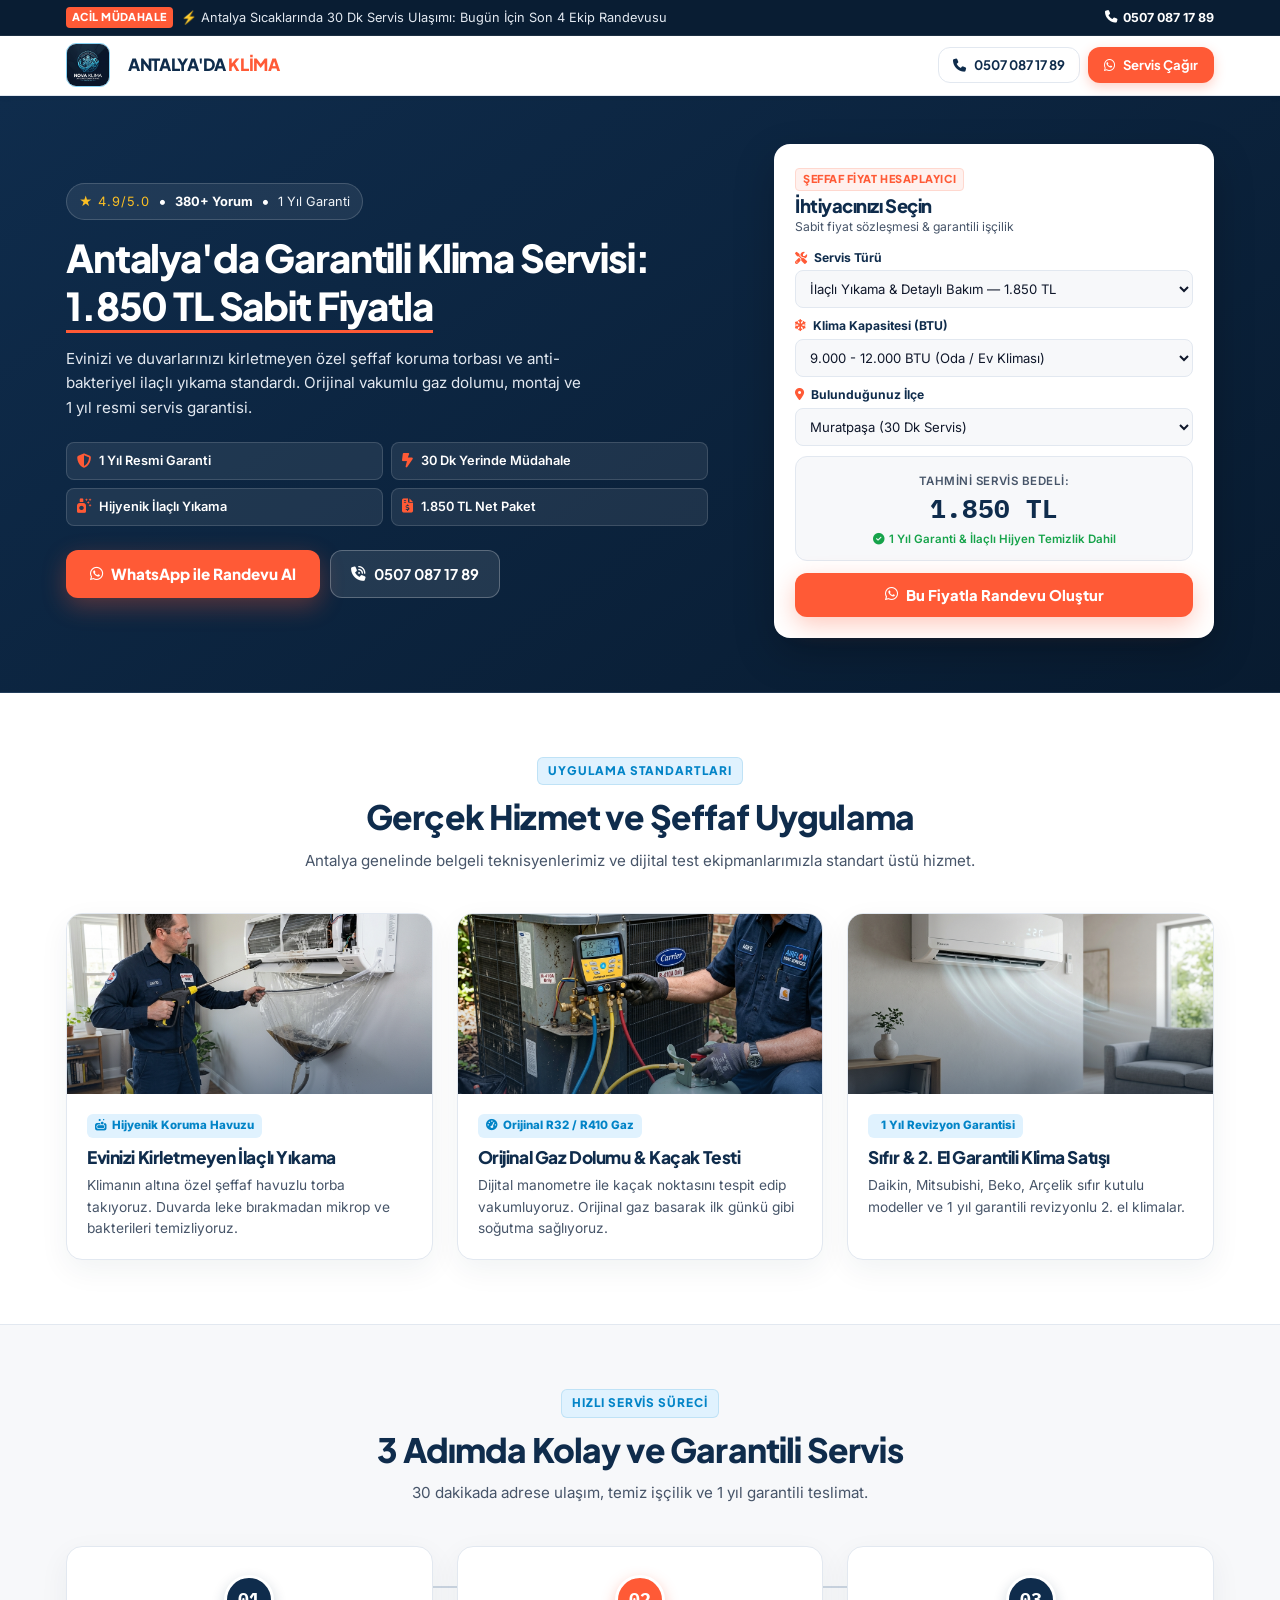
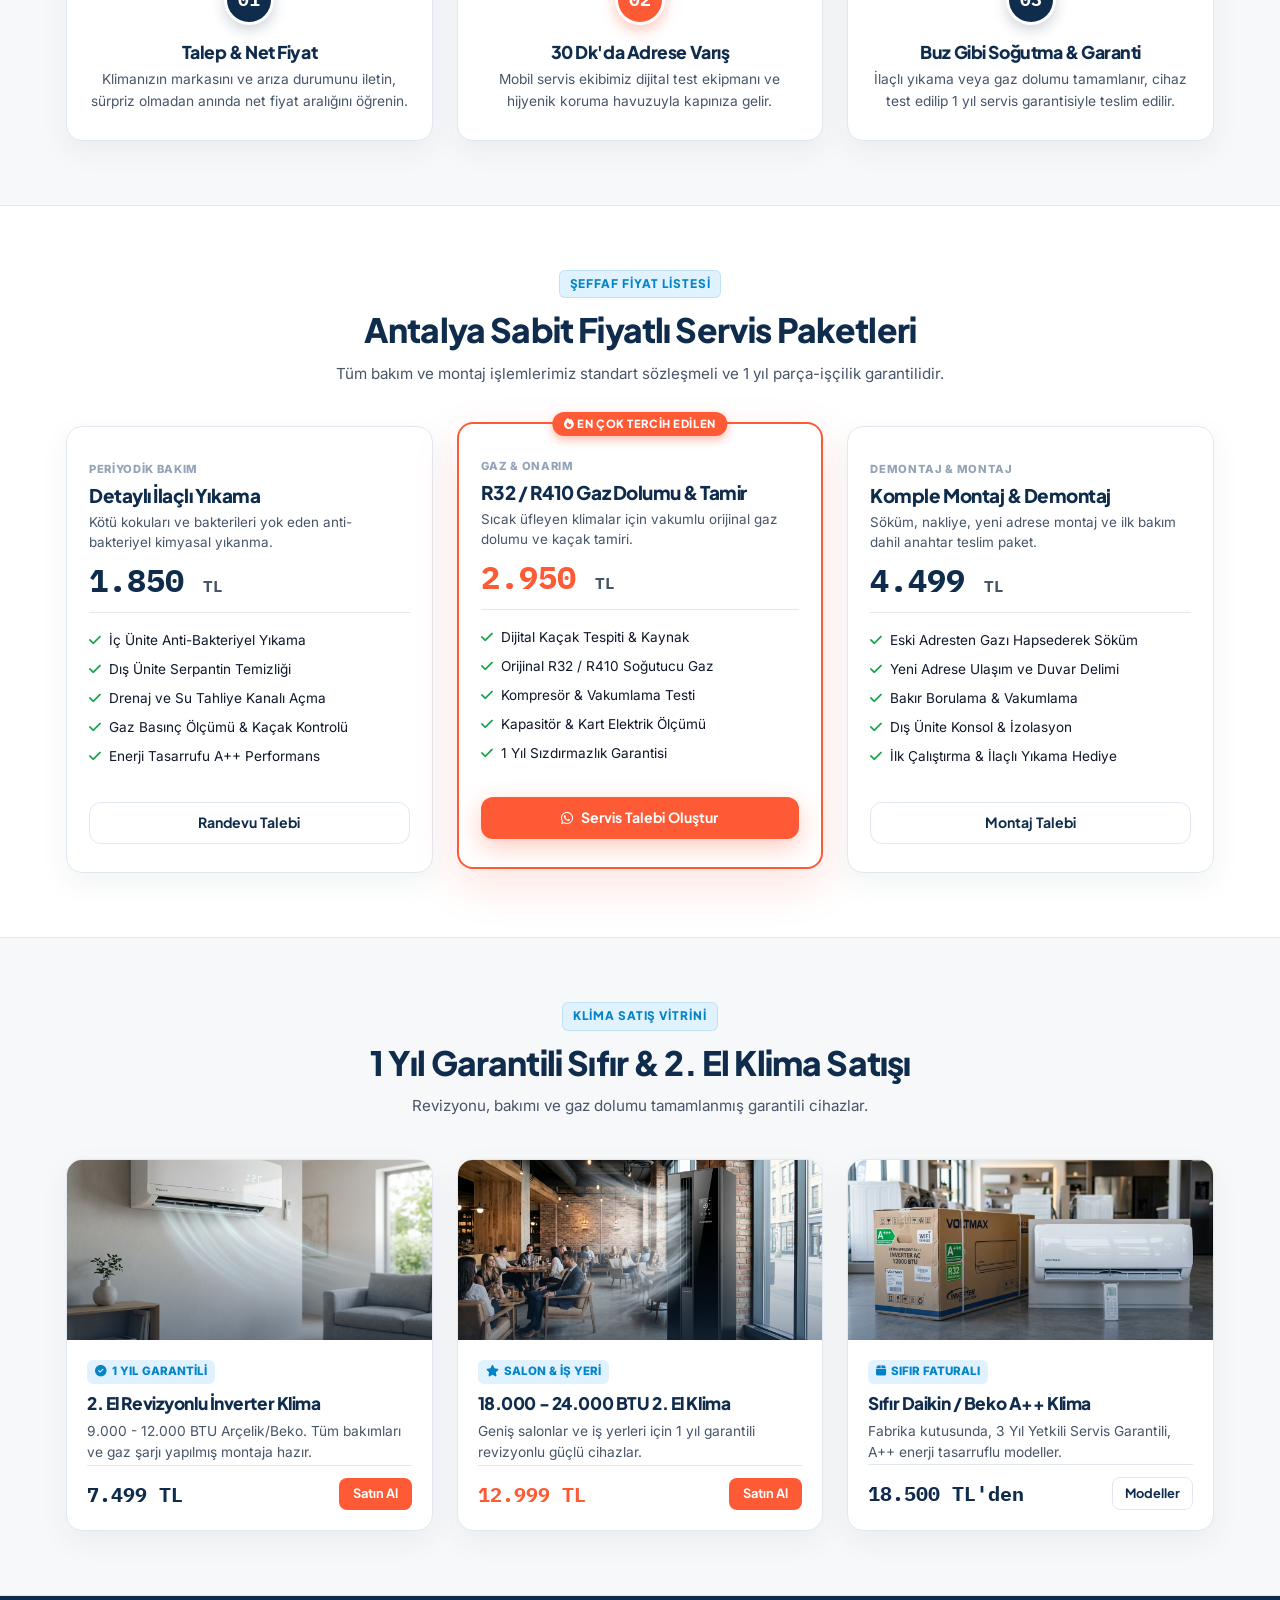
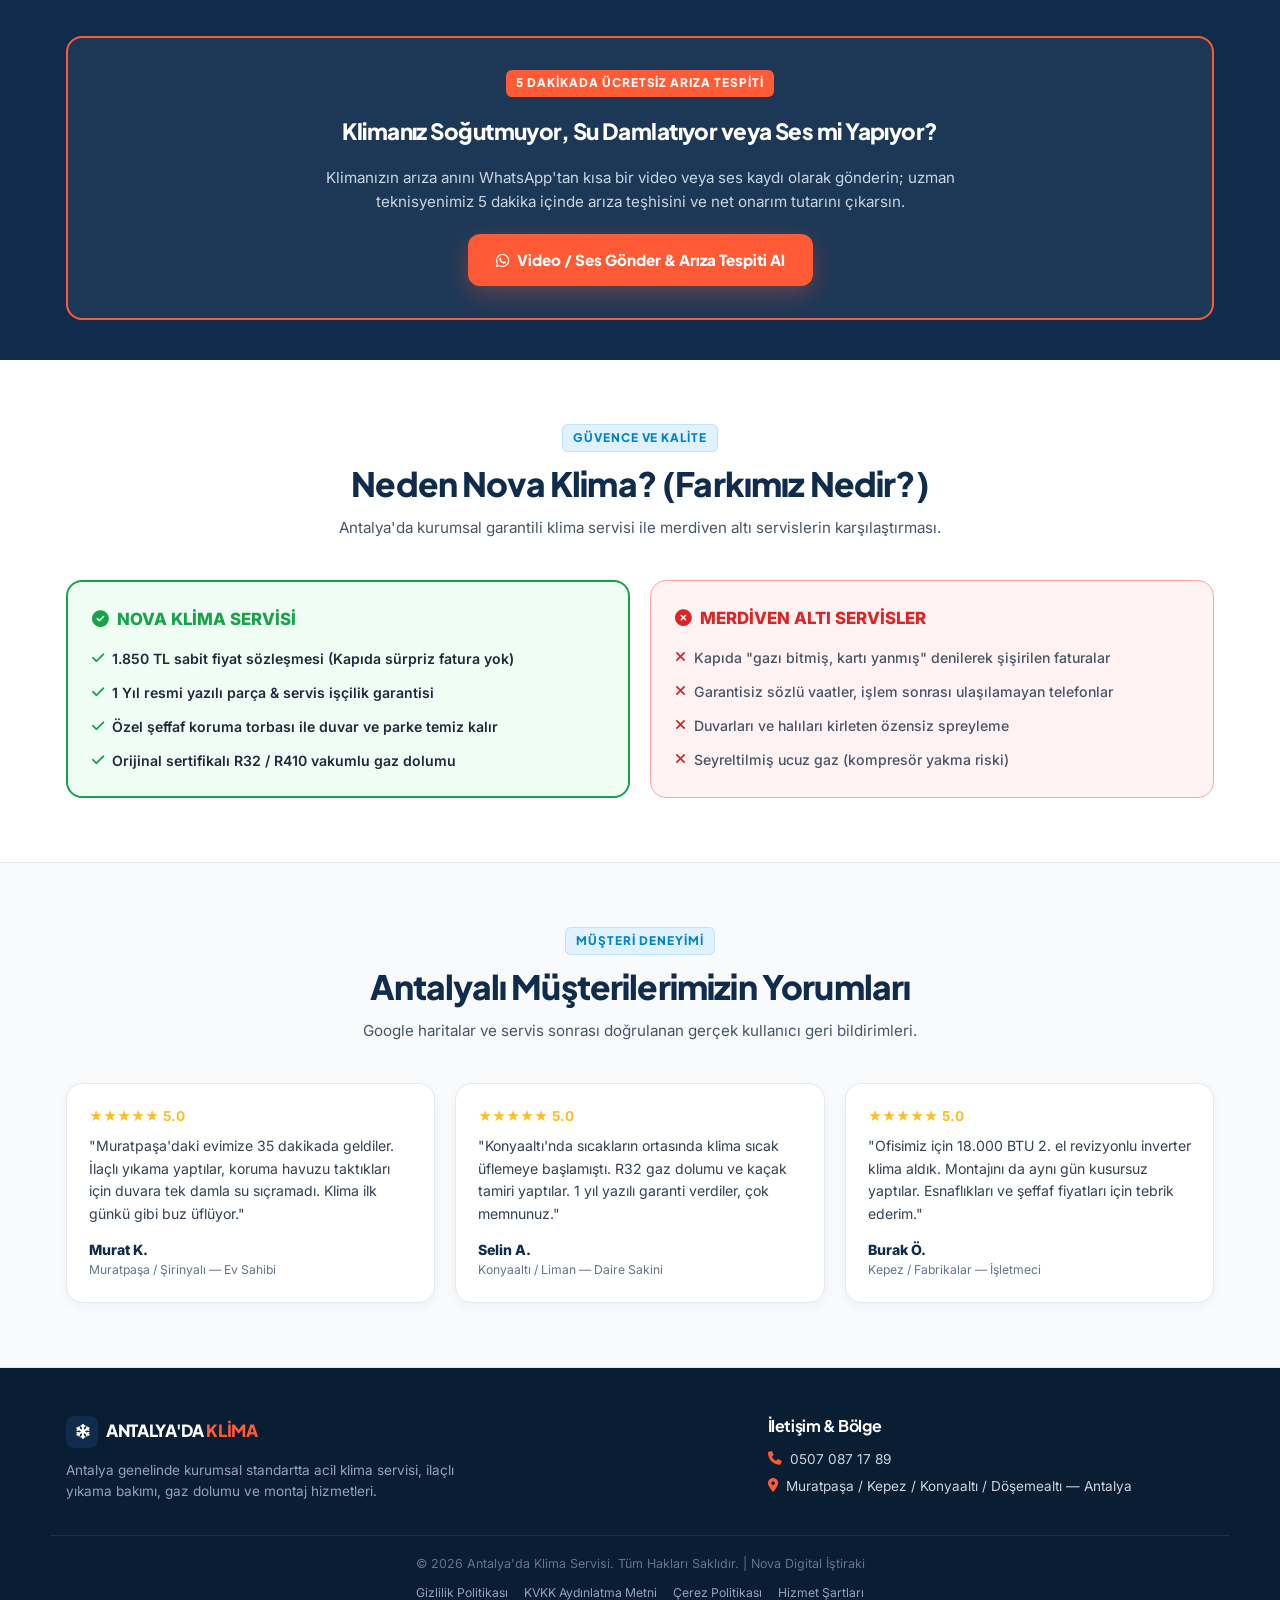
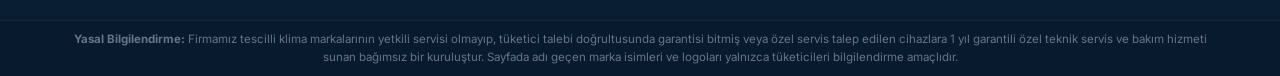
==== commit b778df2b: "feat(branding): add official custom logo and navbar branding" ====
--- a/index.html
+++ b/index.html
@@ -52,6 +52,7 @@
     <link href="https://fonts.googleapis.com/css2?family=IBM+Plex+Mono:wght@600;700&family=Inter:wght@400;500;600&family=Plus+Jakarta+Sans:wght@600;700;800&display=swap" rel="stylesheet">
     <link rel="stylesheet" href="https://cdnjs.cloudflare.com/ajax/libs/font-awesome/6.5.1/css/all.min.css">
     
+    <link rel="icon" type="image/jpeg" href="images/logo.jpg">
     <link rel="stylesheet" href="style.css">
 
     <!-- SCHEMA.ORG JSON-LD -->
@@ -117,7 +118,7 @@
     <header class="site-header">
         <div class="container header-flex">
             <a href="#" class="brand-box">
-                <div class="brand-symbol"><i class="fa-solid fa-snowflake"></i></div>
+                <img src="images/logo.jpg" alt="Nova Klima Logo" class="brand-logo-img" style="width: 44px; height: 44px; border-radius: 10px; object-fit: cover; border: 1.5px solid rgba(14,165,233,0.5); margin-right: 10px;">
                 <span class="brand-name">ANTALYA'DA <span class="brand-accent">KLİMA</span></span>
             </a>
 
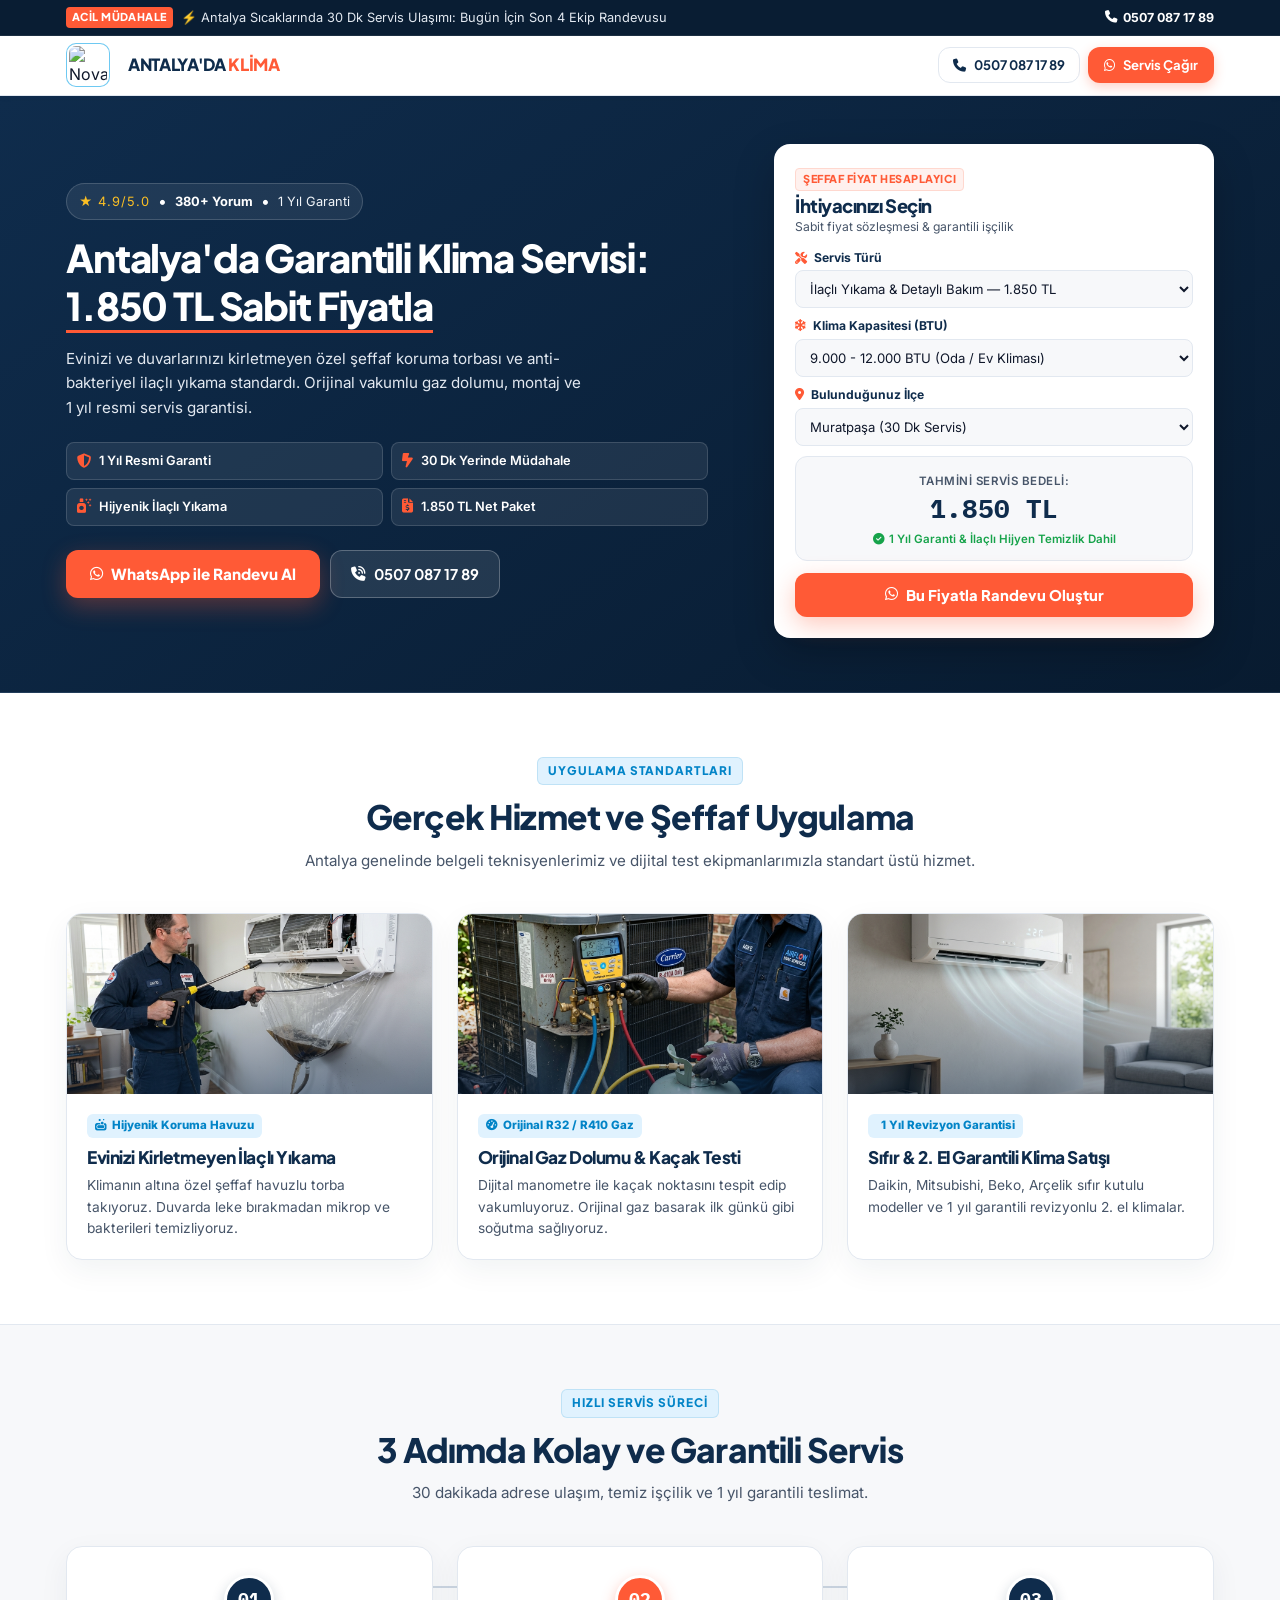
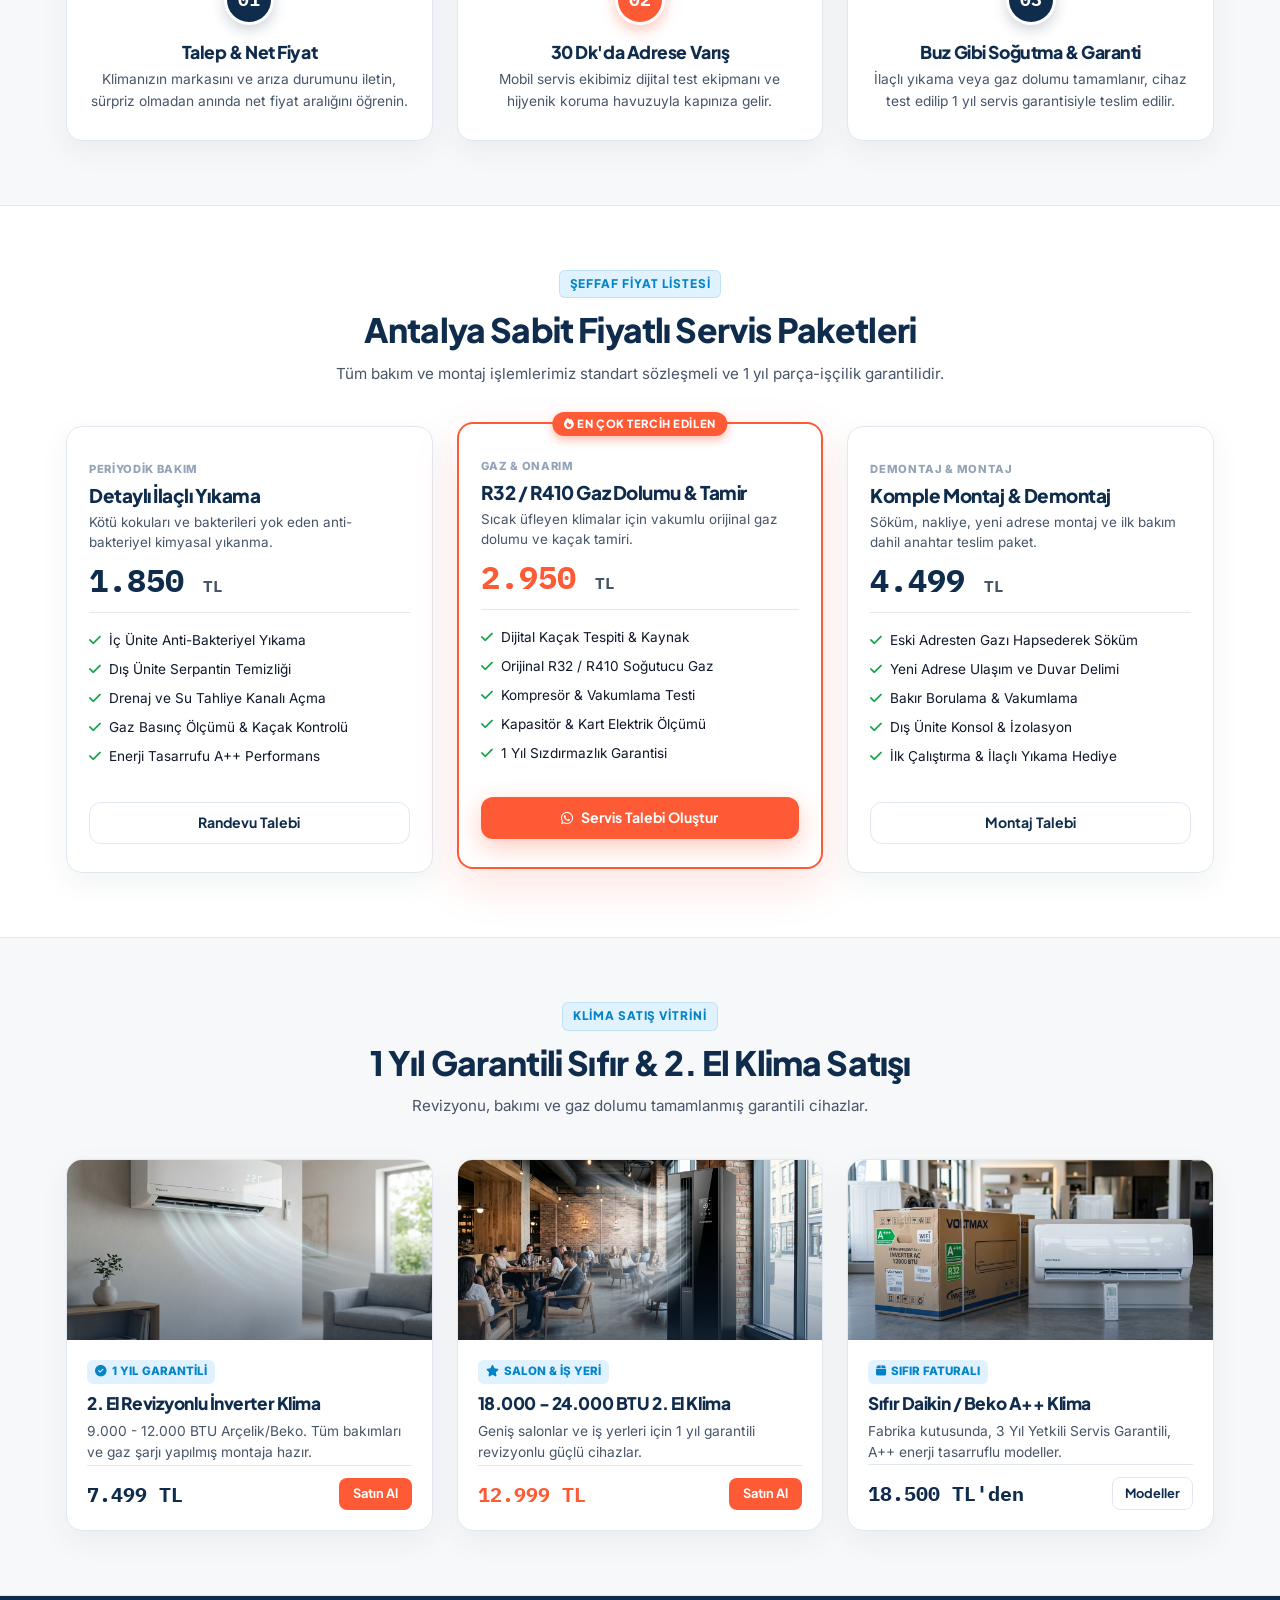
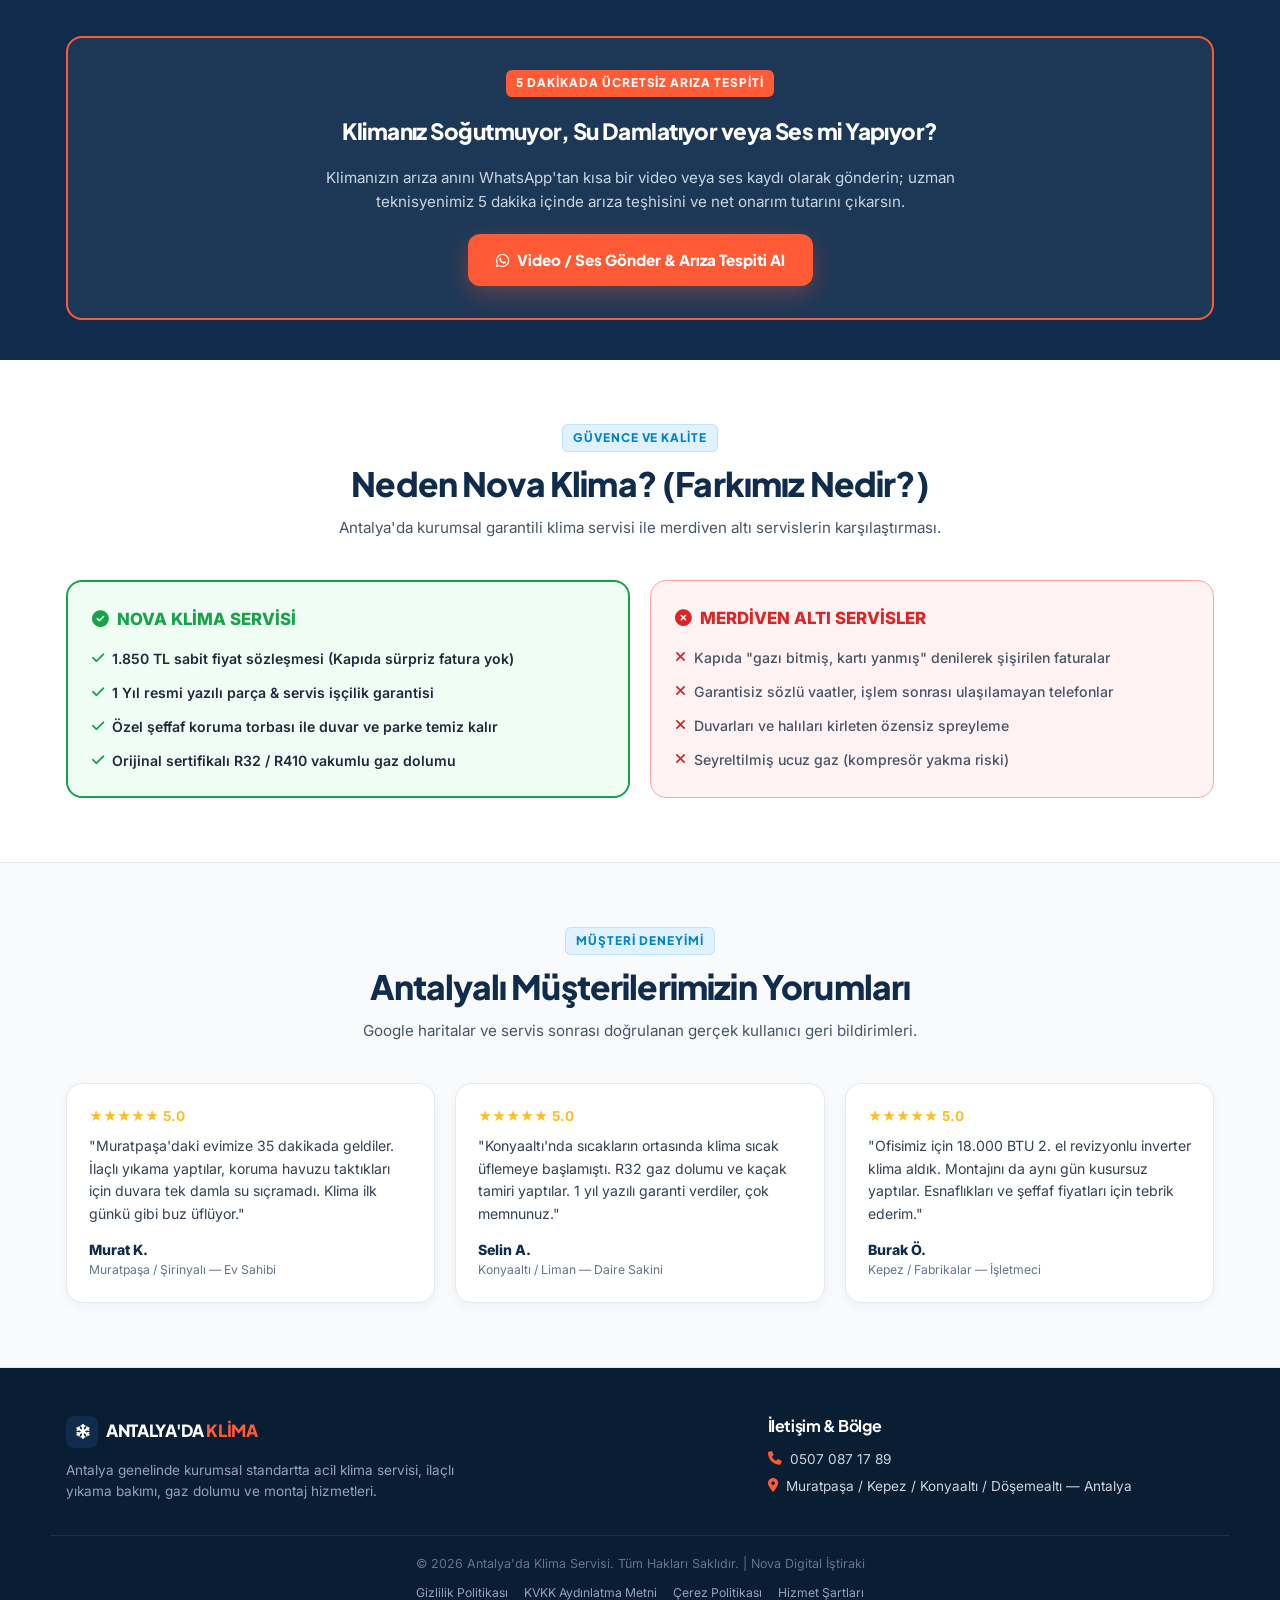
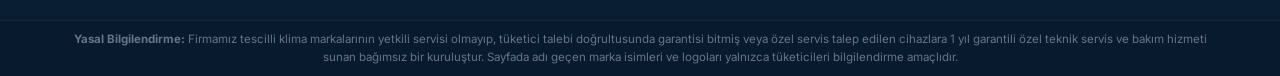
==== commit de58d46b: "feat(branding): integrate new official Nova Klima logo" ====
--- a/index.html
+++ b/index.html
@@ -52,7 +52,7 @@
     <link href="https://fonts.googleapis.com/css2?family=IBM+Plex+Mono:wght@600;700&family=Inter:wght@400;500;600&family=Plus+Jakarta+Sans:wght@600;700;800&display=swap" rel="stylesheet">
     <link rel="stylesheet" href="https://cdnjs.cloudflare.com/ajax/libs/font-awesome/6.5.1/css/all.min.css">
     
-    <link rel="icon" type="image/jpeg" href="images/logo.jpg">
+    <link rel="icon" type="image/png" href="images/logo.png">
     <link rel="stylesheet" href="style.css">
 
     <!-- SCHEMA.ORG JSON-LD -->
@@ -118,7 +118,7 @@
     <header class="site-header">
         <div class="container header-flex">
             <a href="#" class="brand-box">
-                <img src="images/logo.jpg" alt="Nova Klima Logo" class="brand-logo-img" style="width: 44px; height: 44px; border-radius: 10px; object-fit: cover; border: 1.5px solid rgba(14,165,233,0.5); margin-right: 10px;">
+                <img src="images/logo.png" alt="Nova Klima Logo" class="brand-logo-img" style="width: 44px; height: 44px; border-radius: 10px; object-fit: contain; background: #fff; padding: 2px; border: 1.5px solid rgba(14,165,233,0.6); margin-right: 10px;">
                 <span class="brand-name">ANTALYA'DA <span class="brand-accent">KLİMA</span></span>
             </a>
 
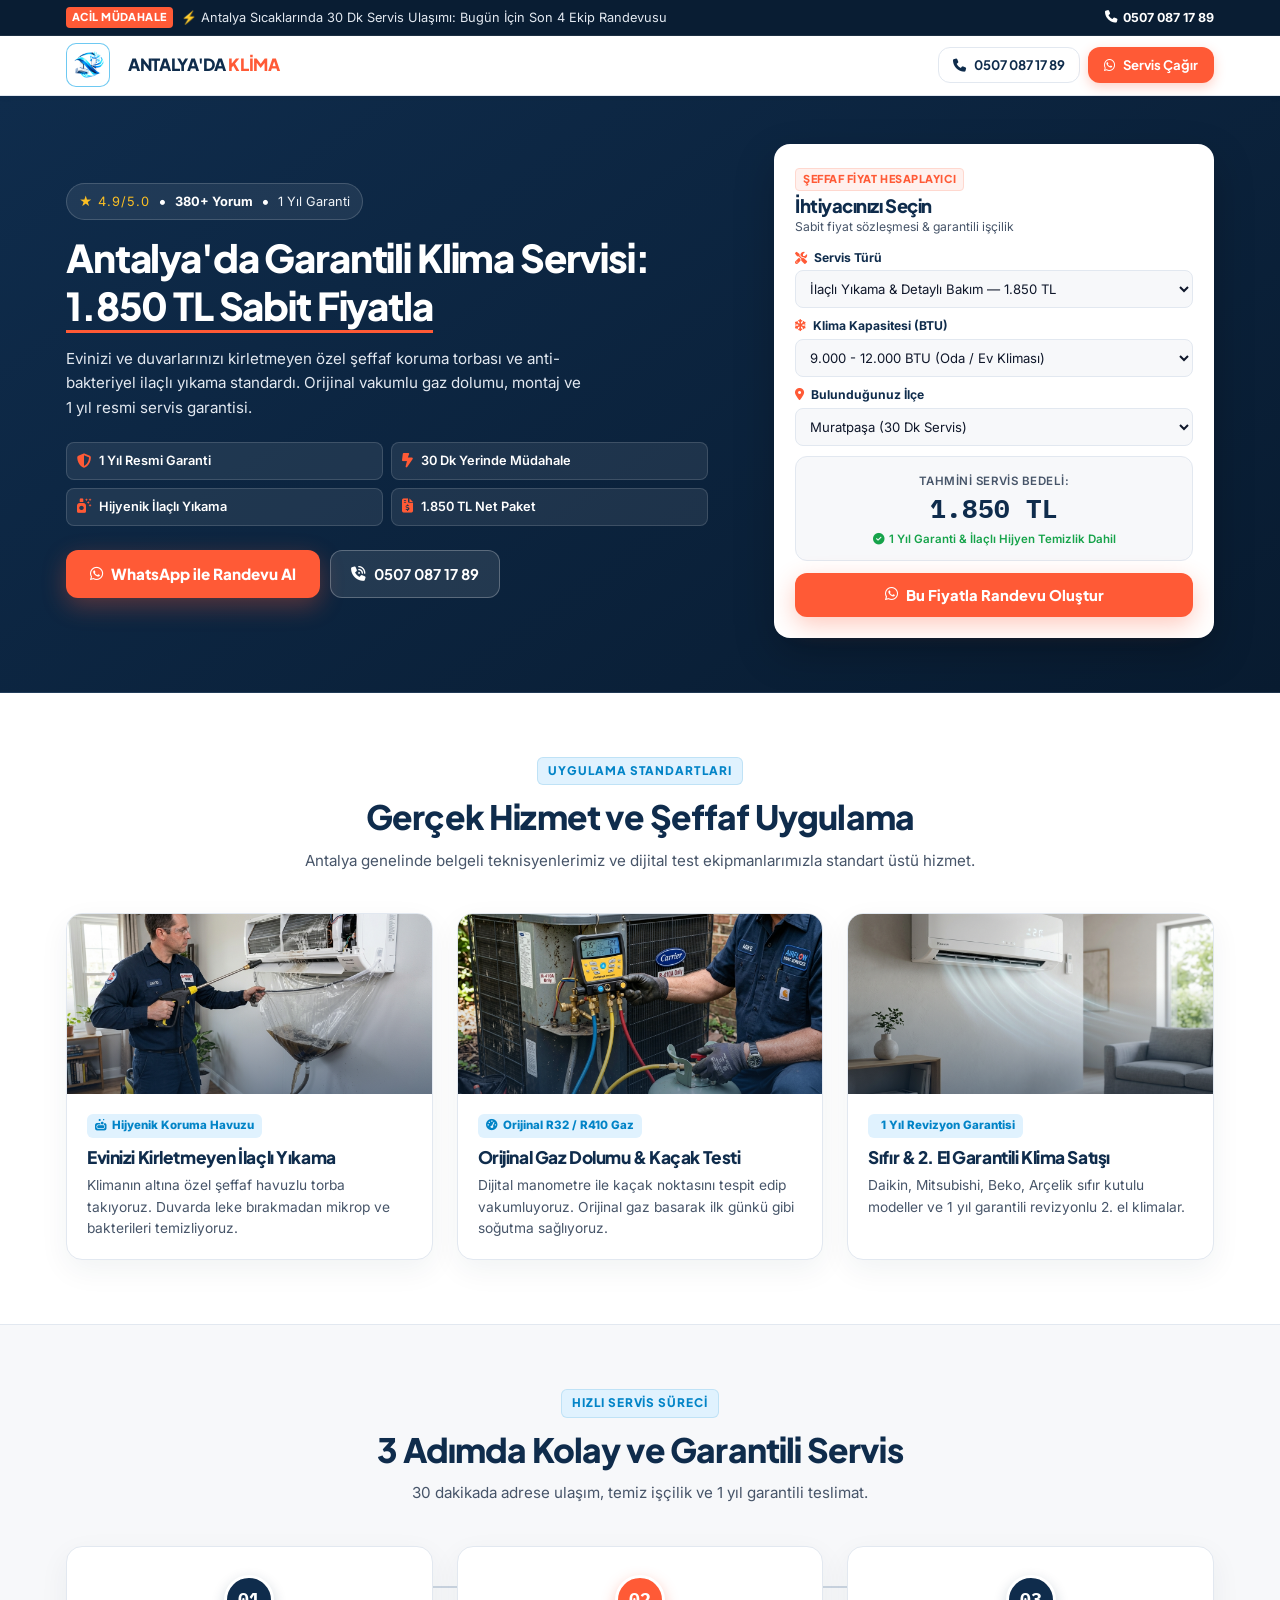
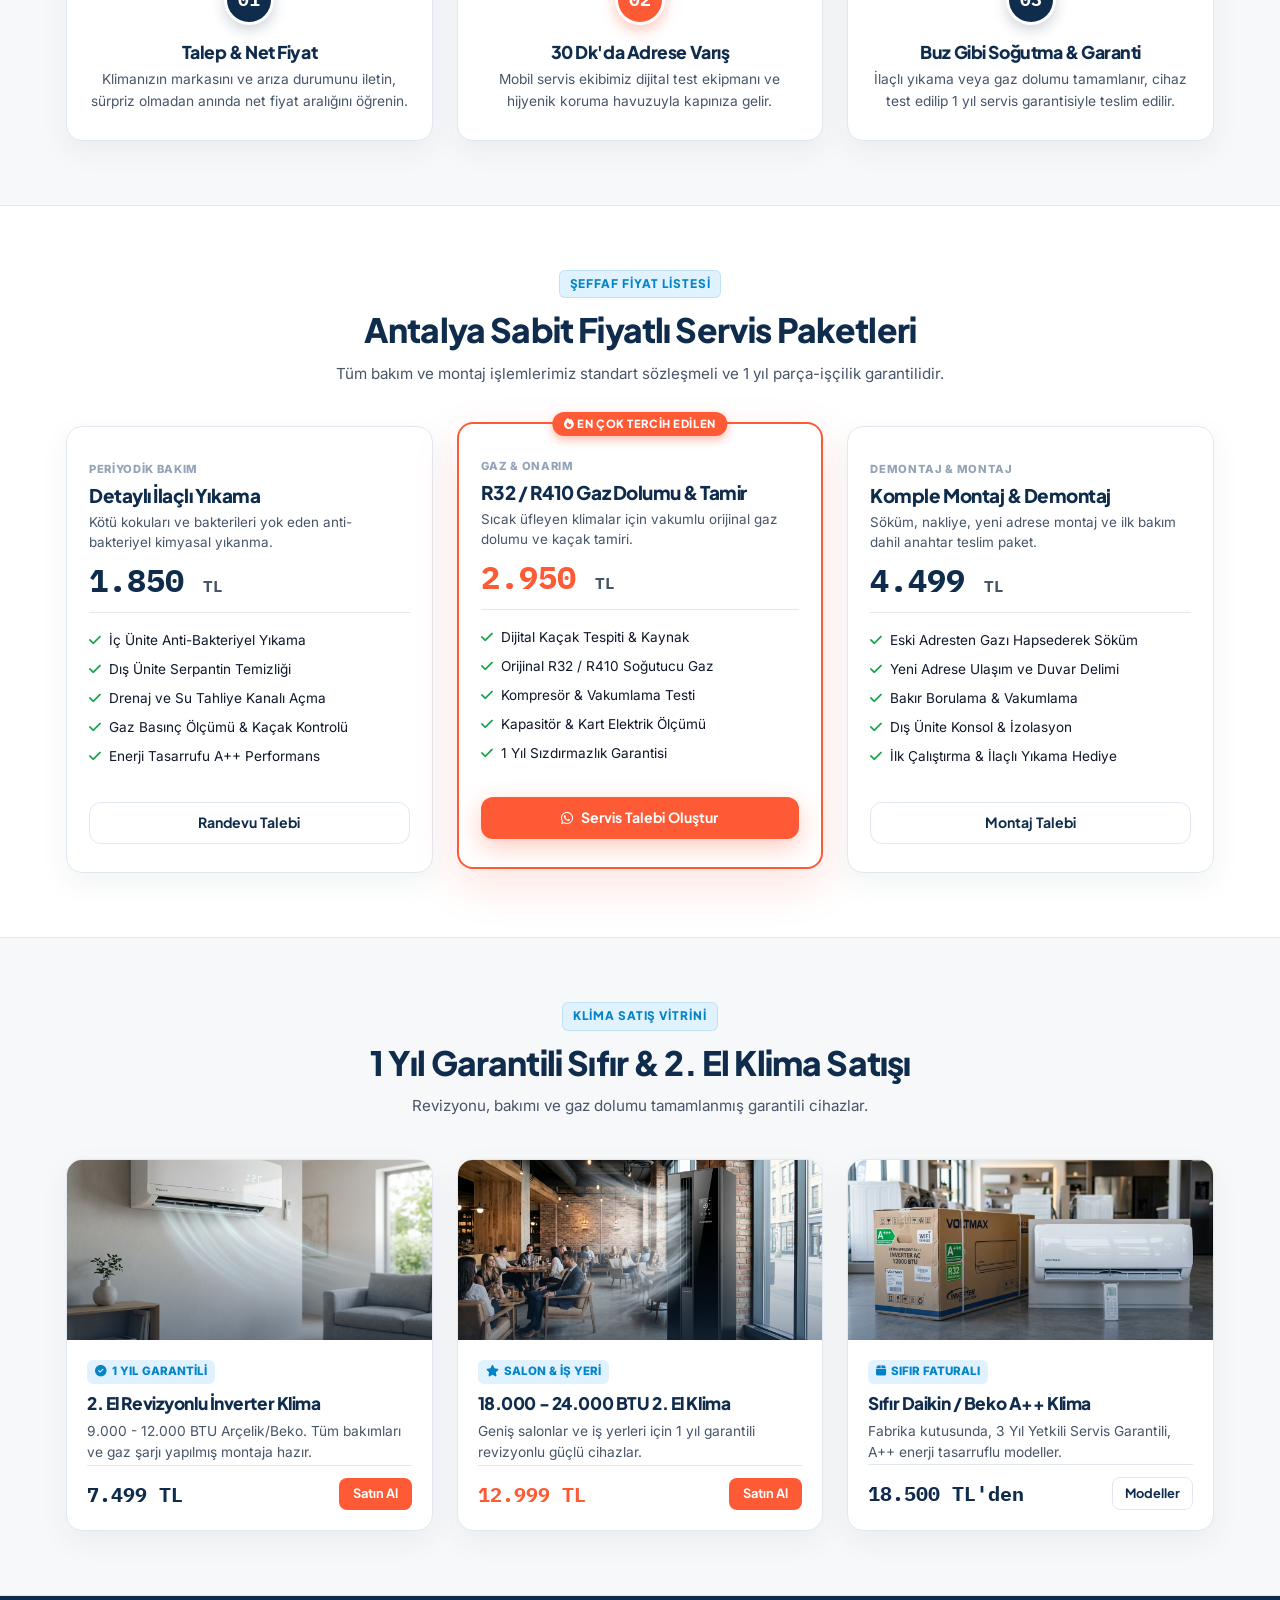
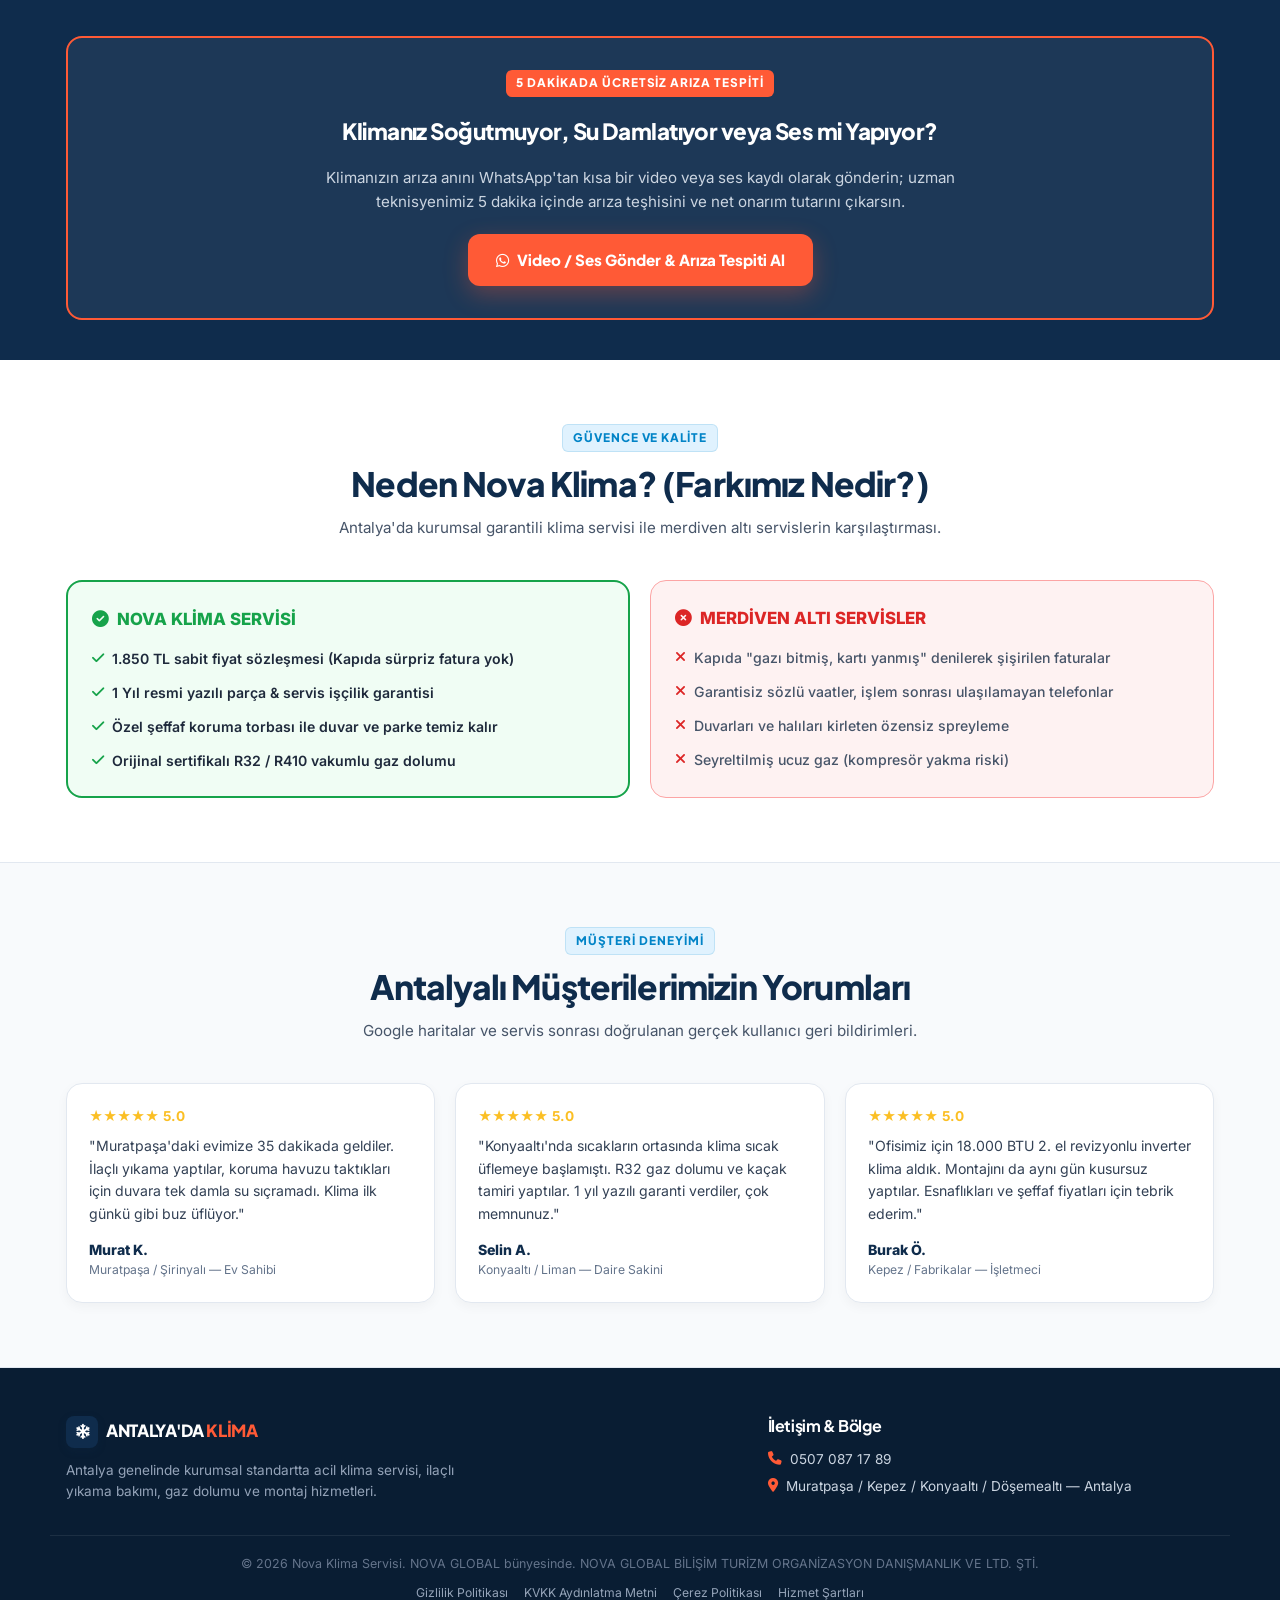
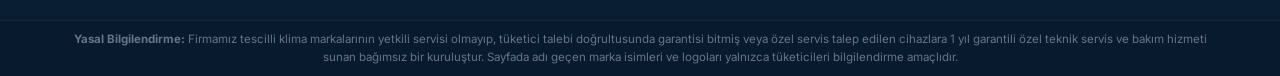
==== commit e81283f8: "corporate: standardize footer under NOVA GLOBAL + parentOrganization + remove fake aggregateRating" ====
--- a/index.html
+++ b/index.html
@@ -82,17 +82,19 @@
             "longitude": 30.6558
           },
           "areaServed": ["Muratpaşa", "Kepez", "Konyaaltı", "Döşemealtı", "Lara"],
-          "aggregateRating": {
-            "@type": "AggregateRating",
-            "ratingValue": "4.9",
-            "reviewCount": "380",
-            "bestRating": "5"
-          },
           "openingHoursSpecification": {
             "@type": "OpeningHoursSpecification",
             "dayOfWeek": ["Monday", "Tuesday", "Wednesday", "Thursday", "Friday", "Saturday", "Sunday"],
             "opens": "08:00",
             "closes": "23:00"
+          },
+          "parentOrganization": {
+            "@type": "Organization",
+            "@id": "https://novadigital.com.tr/#organization",
+            "name": "NOVA GLOBAL",
+            "alternateName": ["NOVA GRUP", "NOVA GROUP"],
+            "legalName": "NOVA GLOBAL BİLİŞİM TURİZM ORGANİZASYON DANIŞMANLIK VE LİMİTED ŞİRKETİ",
+            "url": "https://novadigital.com.tr"
           }
         }
       ]
@@ -568,7 +570,7 @@
         </div>
         <div class="footer-copy">
             <div class="container text-center">
-                <p>© 2026 Antalya'da Klima Servisi. Tüm Hakları Saklıdır. | Nova Digital İştiraki</p>
+                <p>© 2026 Nova Klima Servisi. NOVA GLOBAL bünyesinde. NOVA GLOBAL BİLİŞİM TURİZM ORGANİZASYON DANIŞMANLIK VE LTD. ŞTİ.</p>
                 <div style="margin-top: 10px; font-size: 0.76rem; color: #94A3B8; display: flex; justify-content: center; gap: 16px; flex-wrap: wrap;">
                     <span>Gizlilik Politikası</span>
                     <span>KVKK Aydınlatma Metni</span>
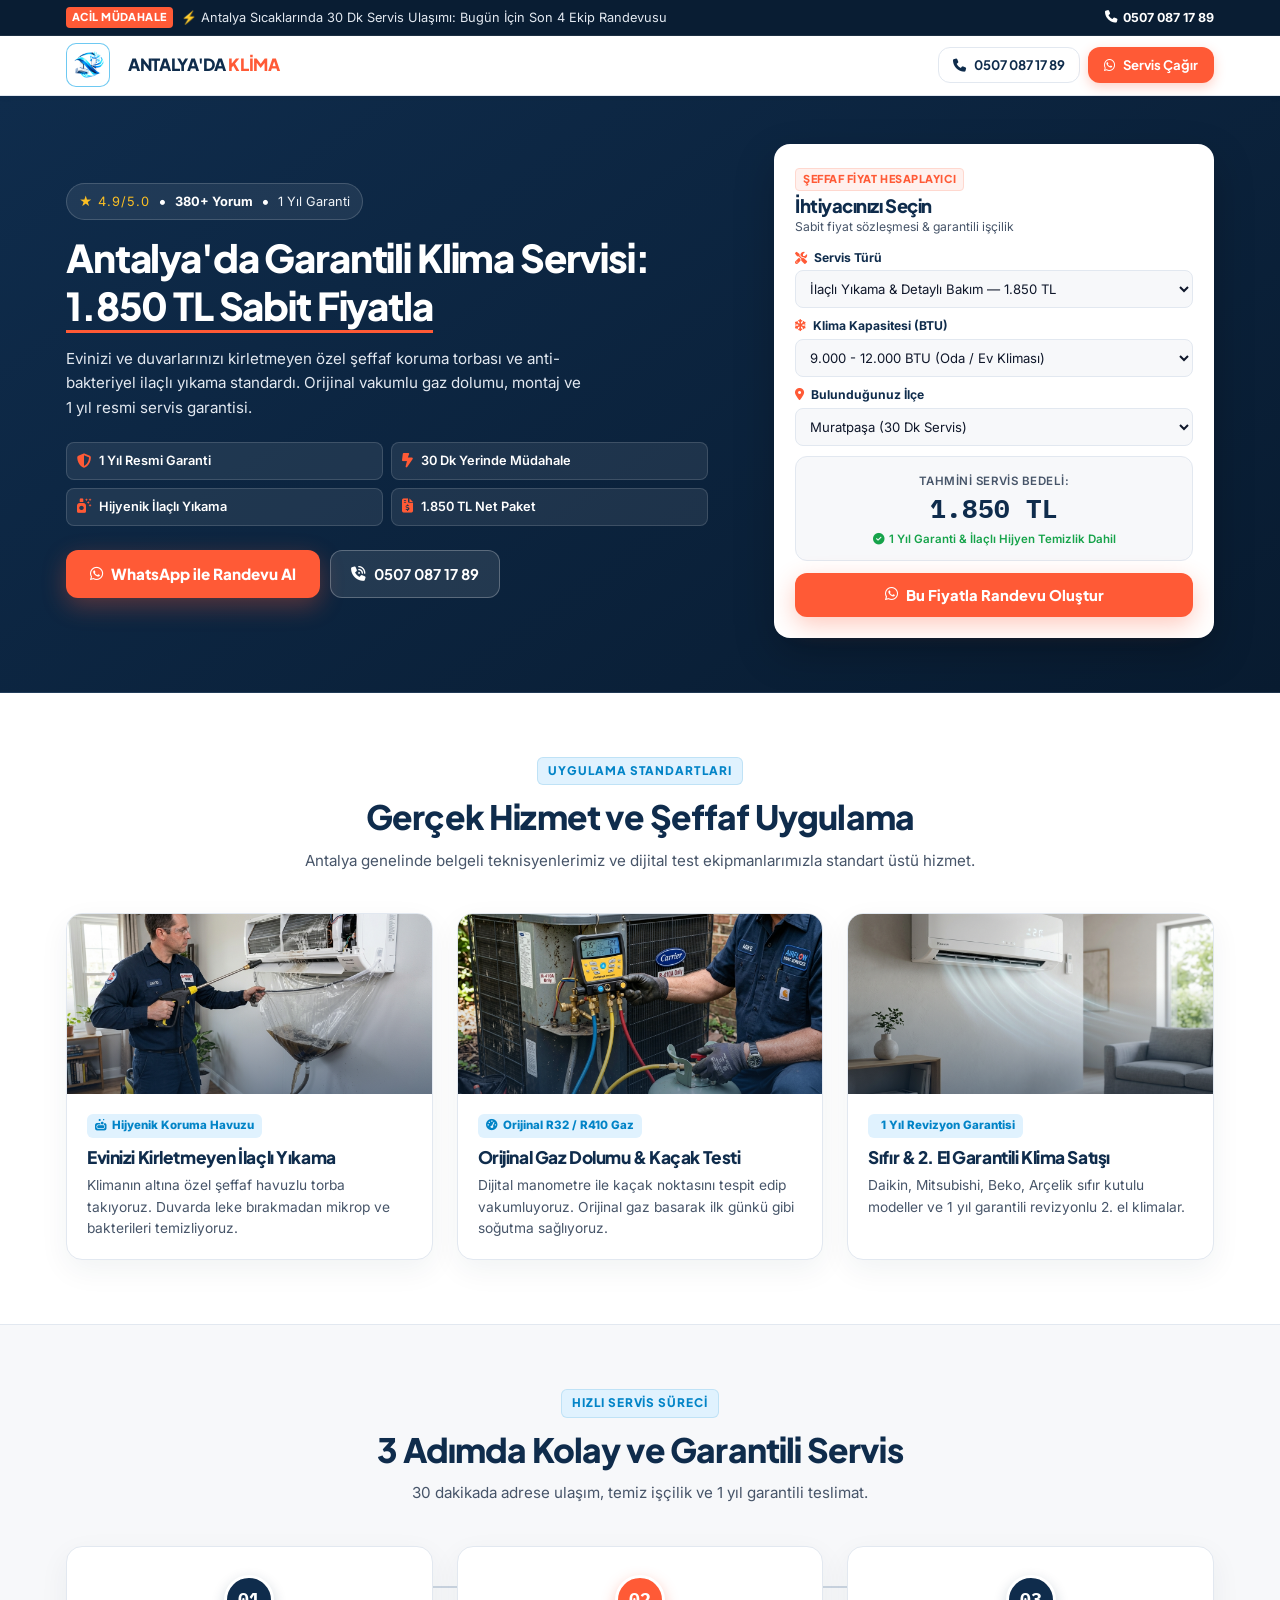
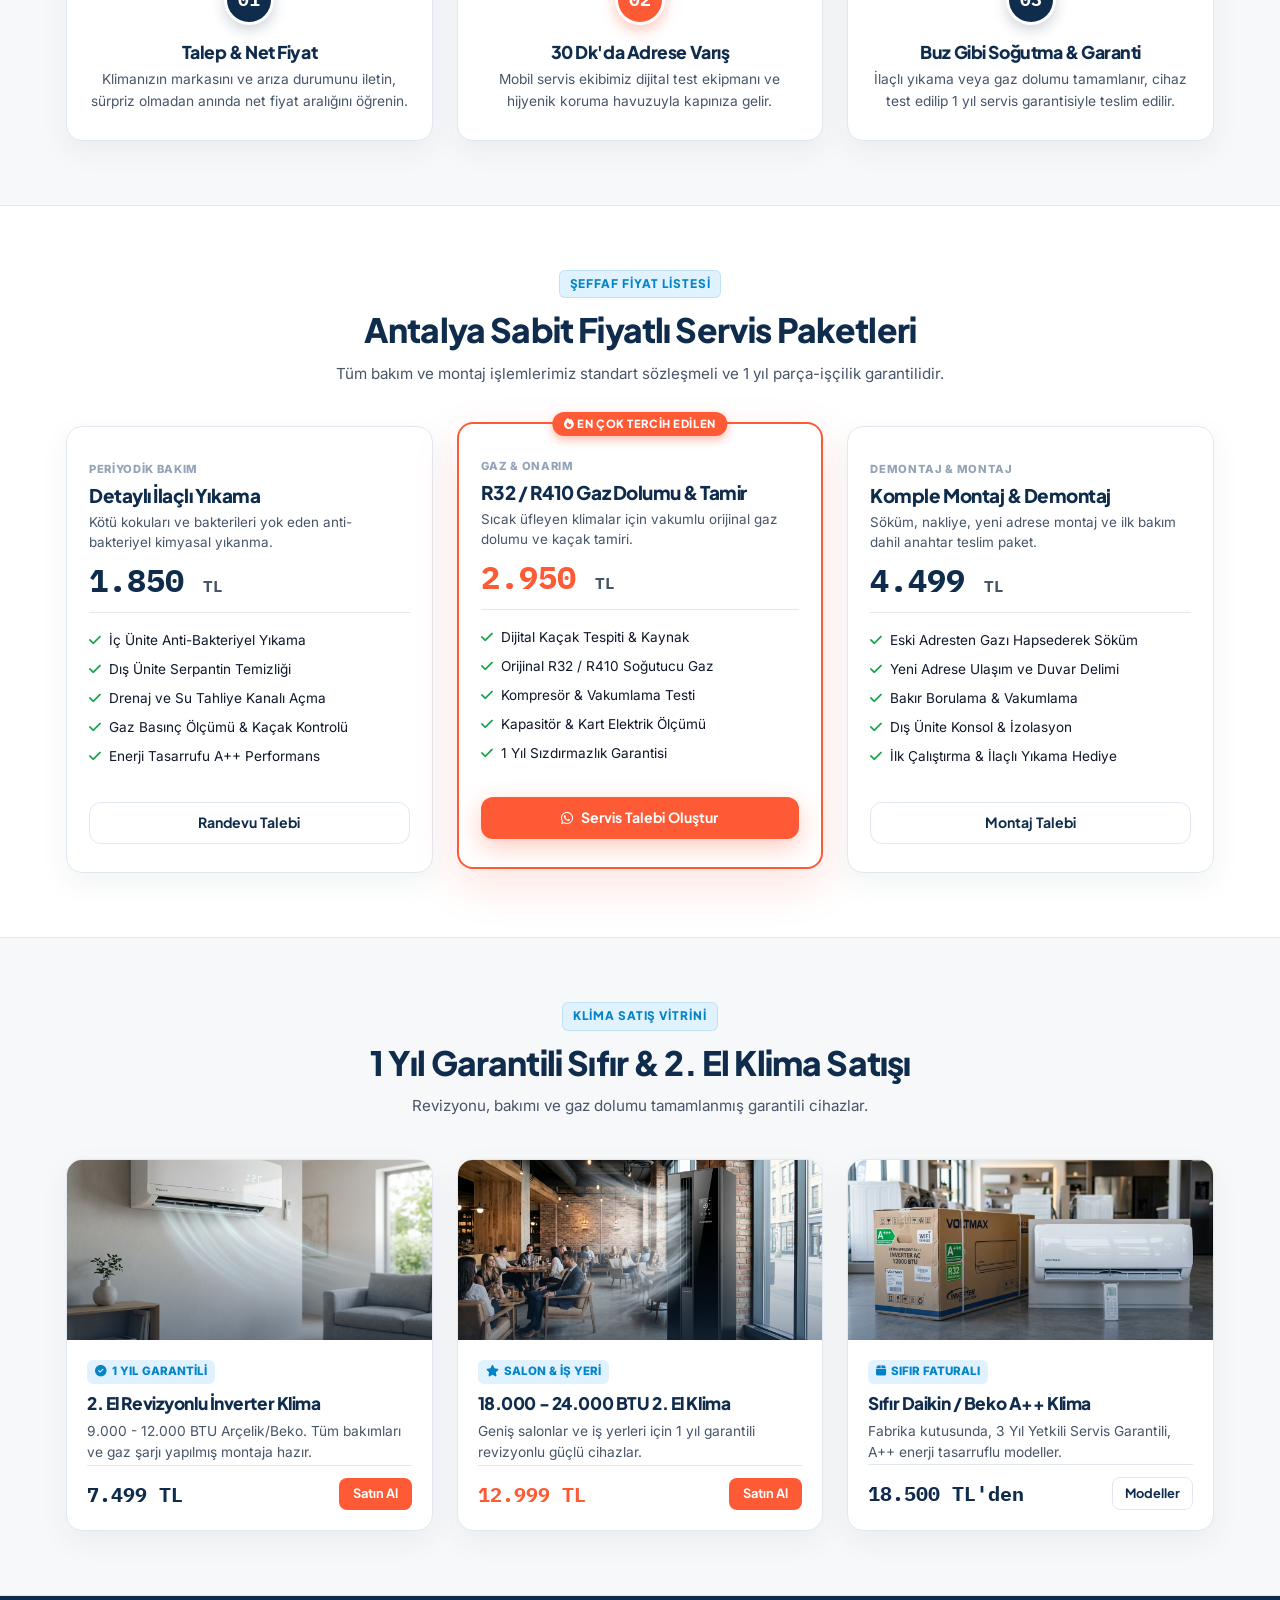
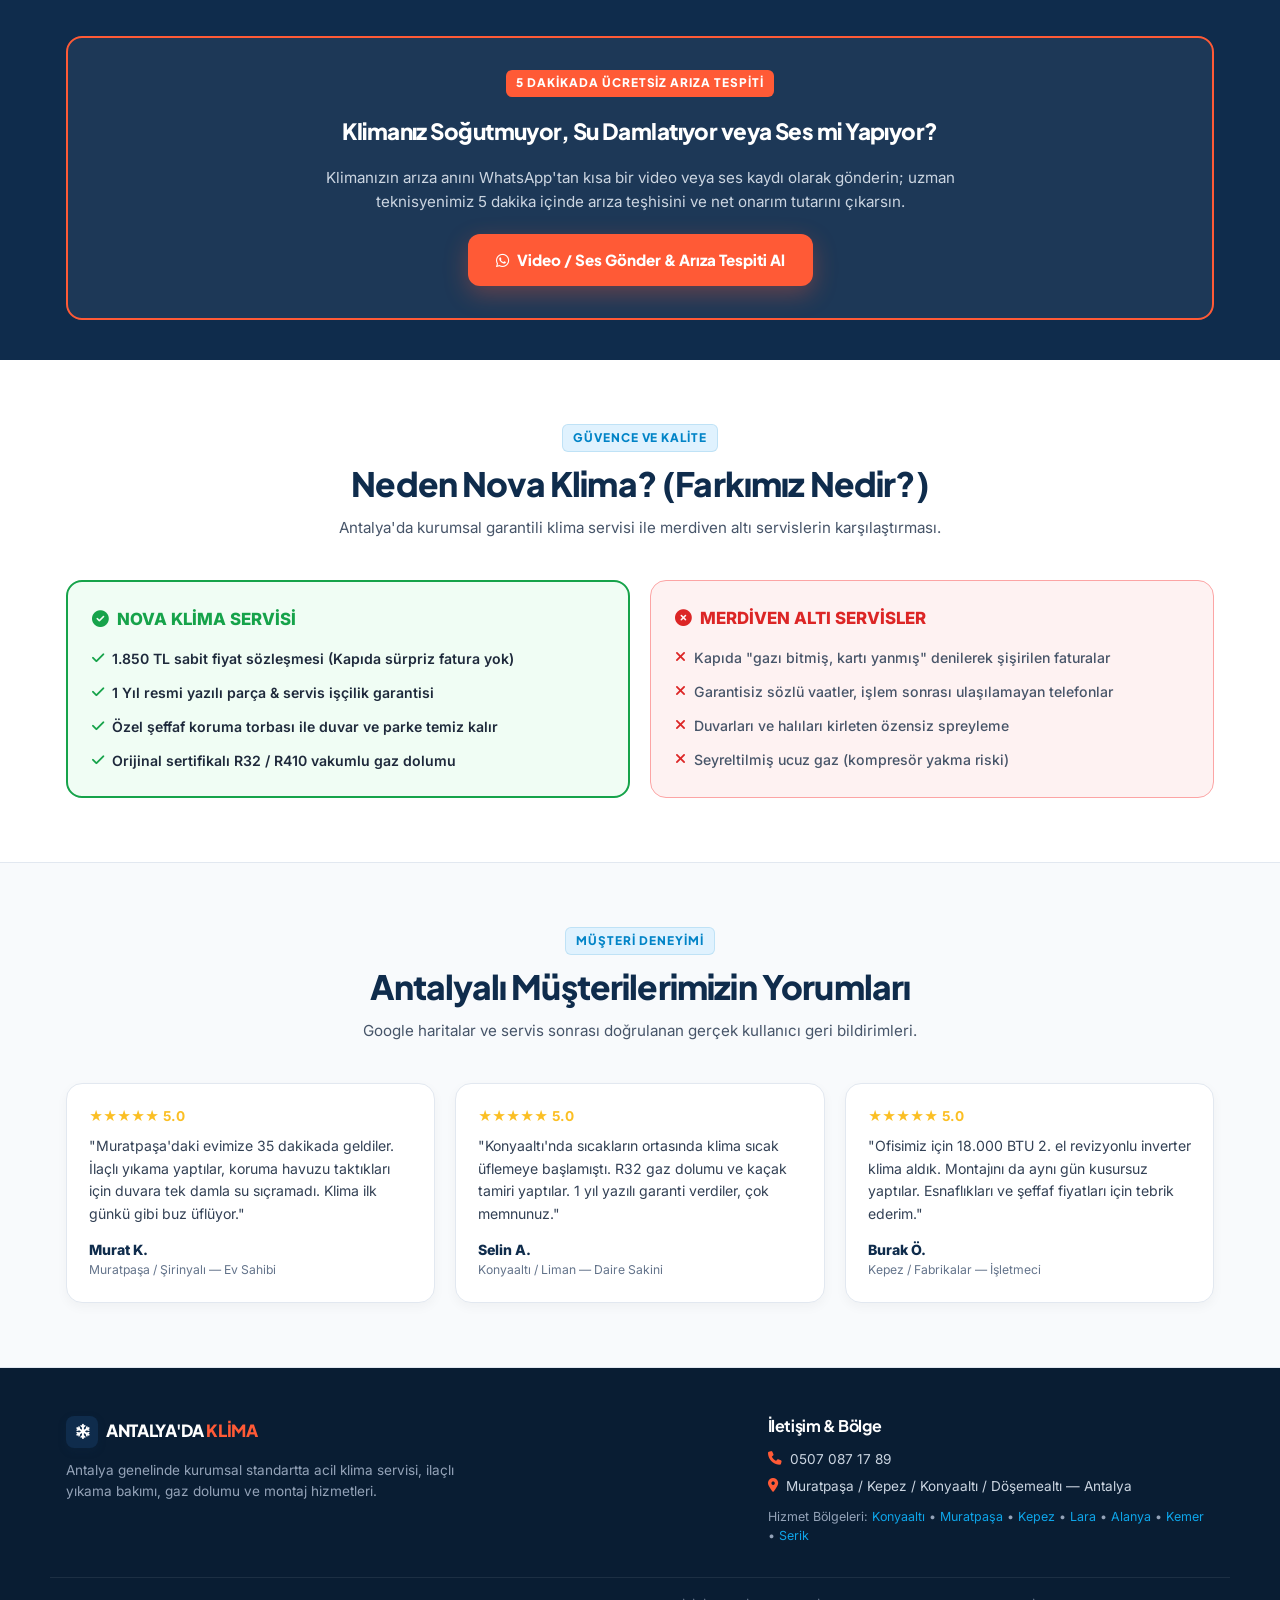
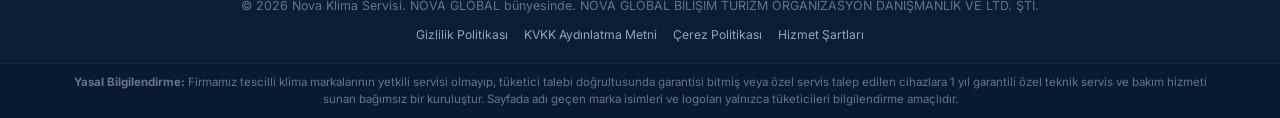
==== commit 12249fc0: "feat: 7 ilce mikro landing page eklendi (Konyaalti, Muratpasa, Kepez, Lara, Alanya, Kemer, Serik) + " ====
--- a/index.html
+++ b/index.html
@@ -566,6 +566,15 @@
                 <h4 class="footer-heading">İletişim & Bölge</h4>
                 <p class="footer-contact-item"><i class="fa-solid fa-phone"></i> 0507 087 17 89</p>
                 <p class="footer-contact-item"><i class="fa-solid fa-location-dot"></i> Muratpaşa / Kepez / Konyaaltı / Döşemealtı — Antalya</p>
+                <p style="color:#94A3B8;font-size:0.78rem;margin-top:10px;">Hizmet Bölgeleri: 
+                    <a href="/konyaaltinda-klima-servisi/" style="color:#0EA5E9;text-decoration:none;">Konyaaltı</a> •
+                    <a href="/muratpasada-klima-servisi/" style="color:#0EA5E9;text-decoration:none;">Muratpaşa</a> •
+                    <a href="/kepezde-klima-servisi/" style="color:#0EA5E9;text-decoration:none;">Kepez</a> •
+                    <a href="/larada-klima-servisi/" style="color:#0EA5E9;text-decoration:none;">Lara</a> •
+                    <a href="/alanyada-klima-servisi/" style="color:#0EA5E9;text-decoration:none;">Alanya</a> •
+                    <a href="/kemerde-klima-servisi/" style="color:#0EA5E9;text-decoration:none;">Kemer</a> •
+                    <a href="/serikte-klima-servisi/" style="color:#0EA5E9;text-decoration:none;">Serik</a>
+                </p>
             </div>
         </div>
         <div class="footer-copy">
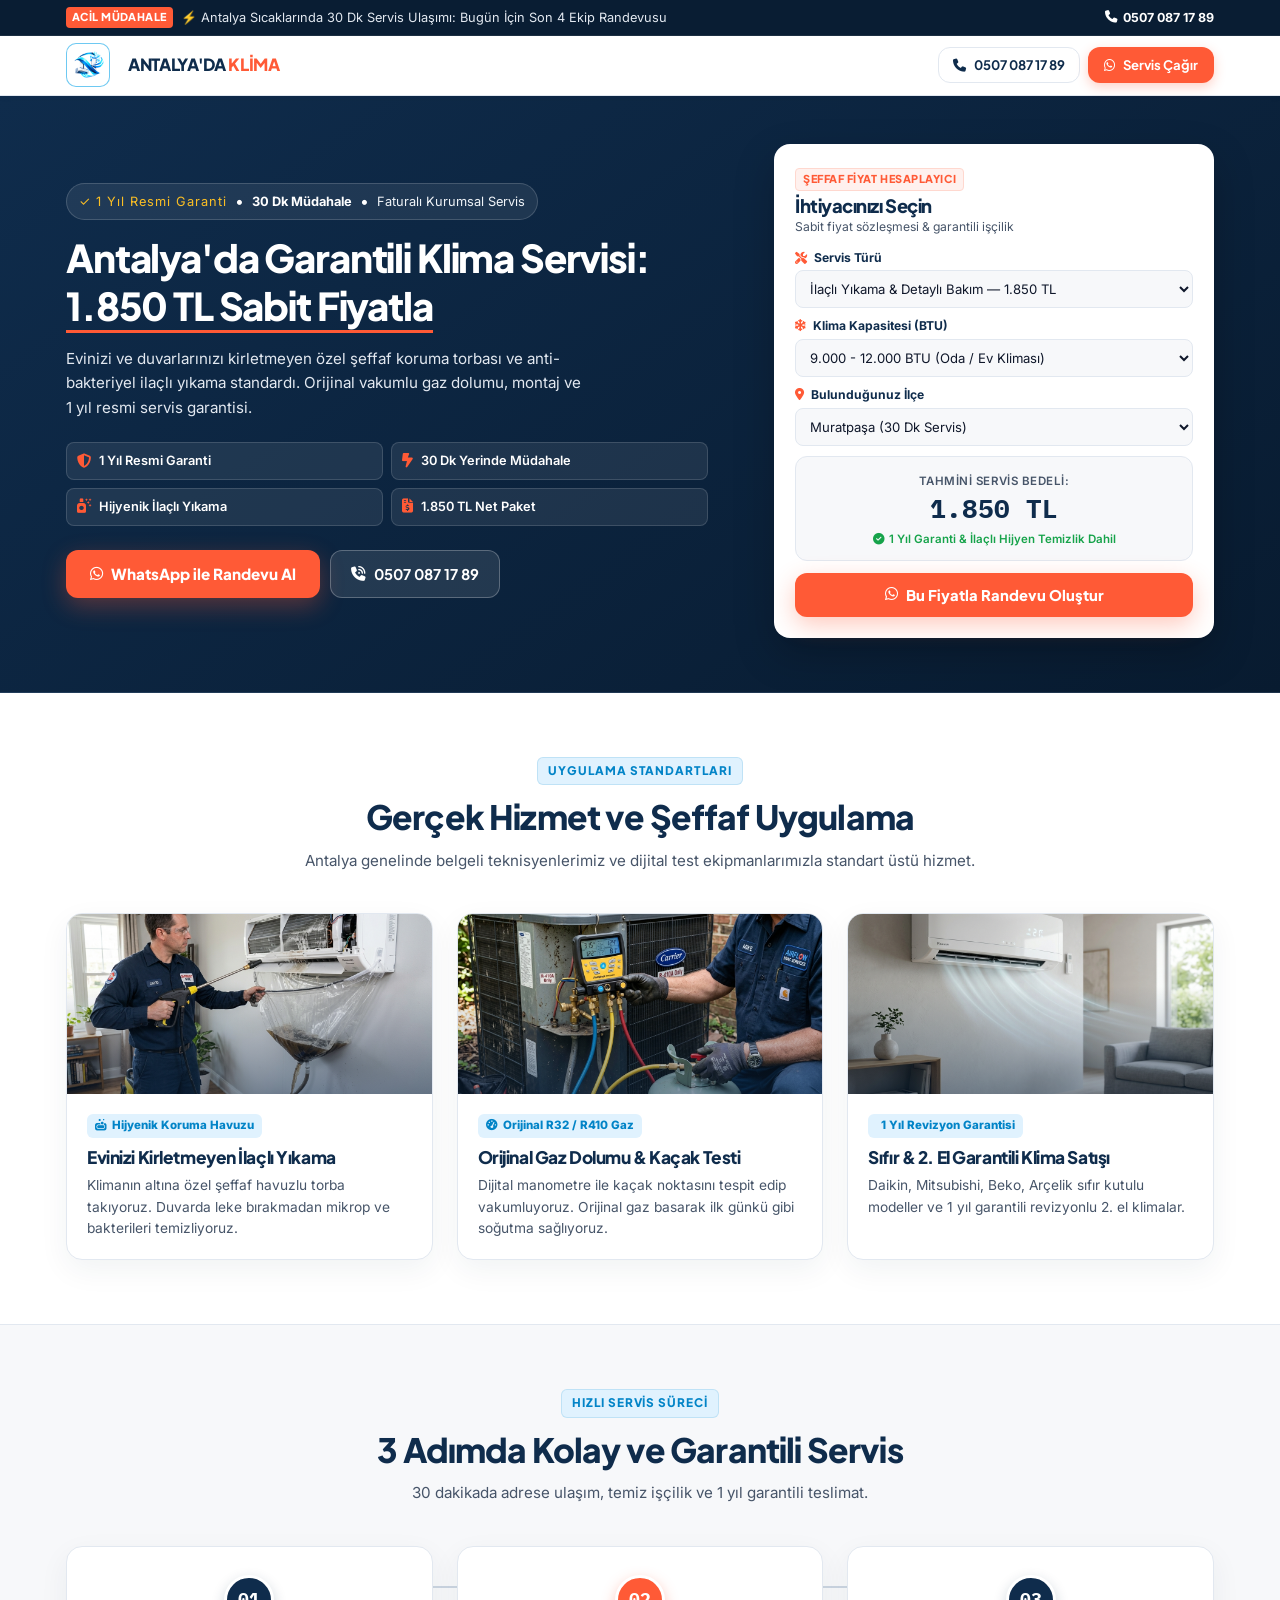
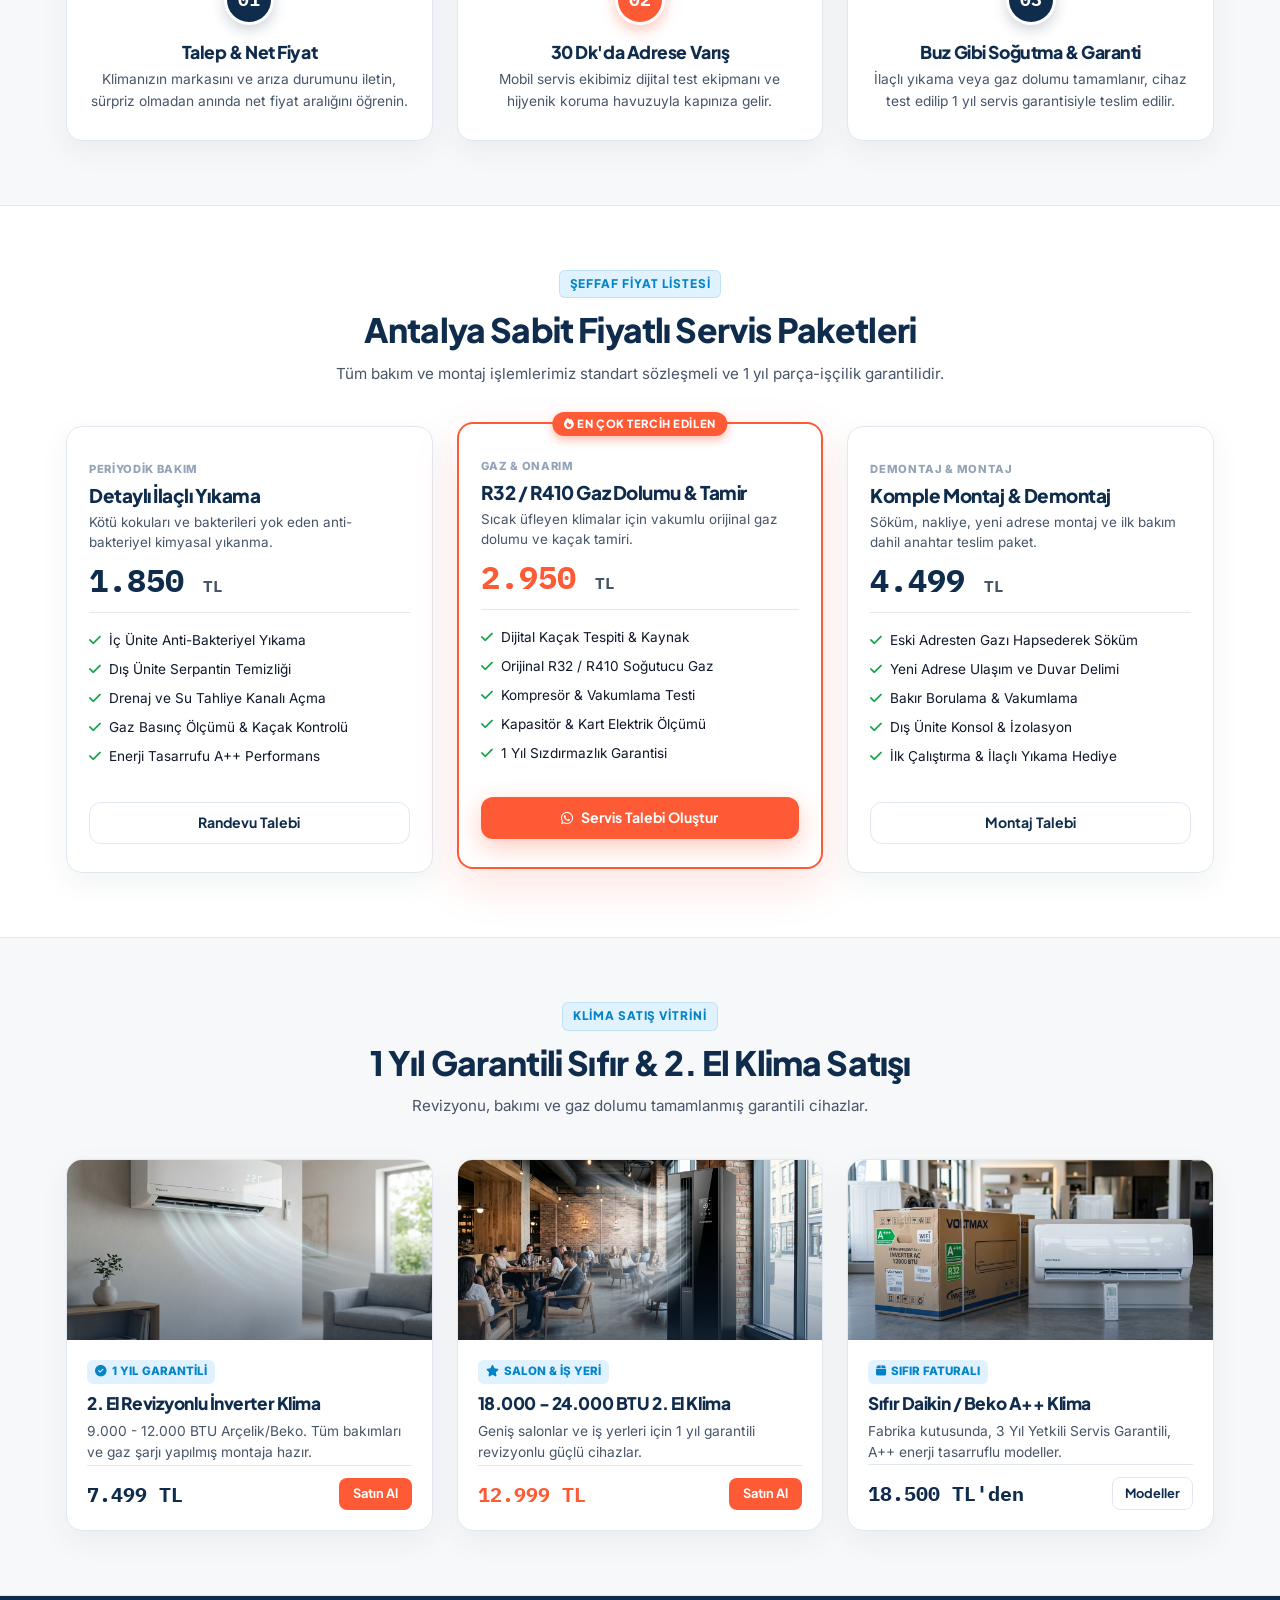
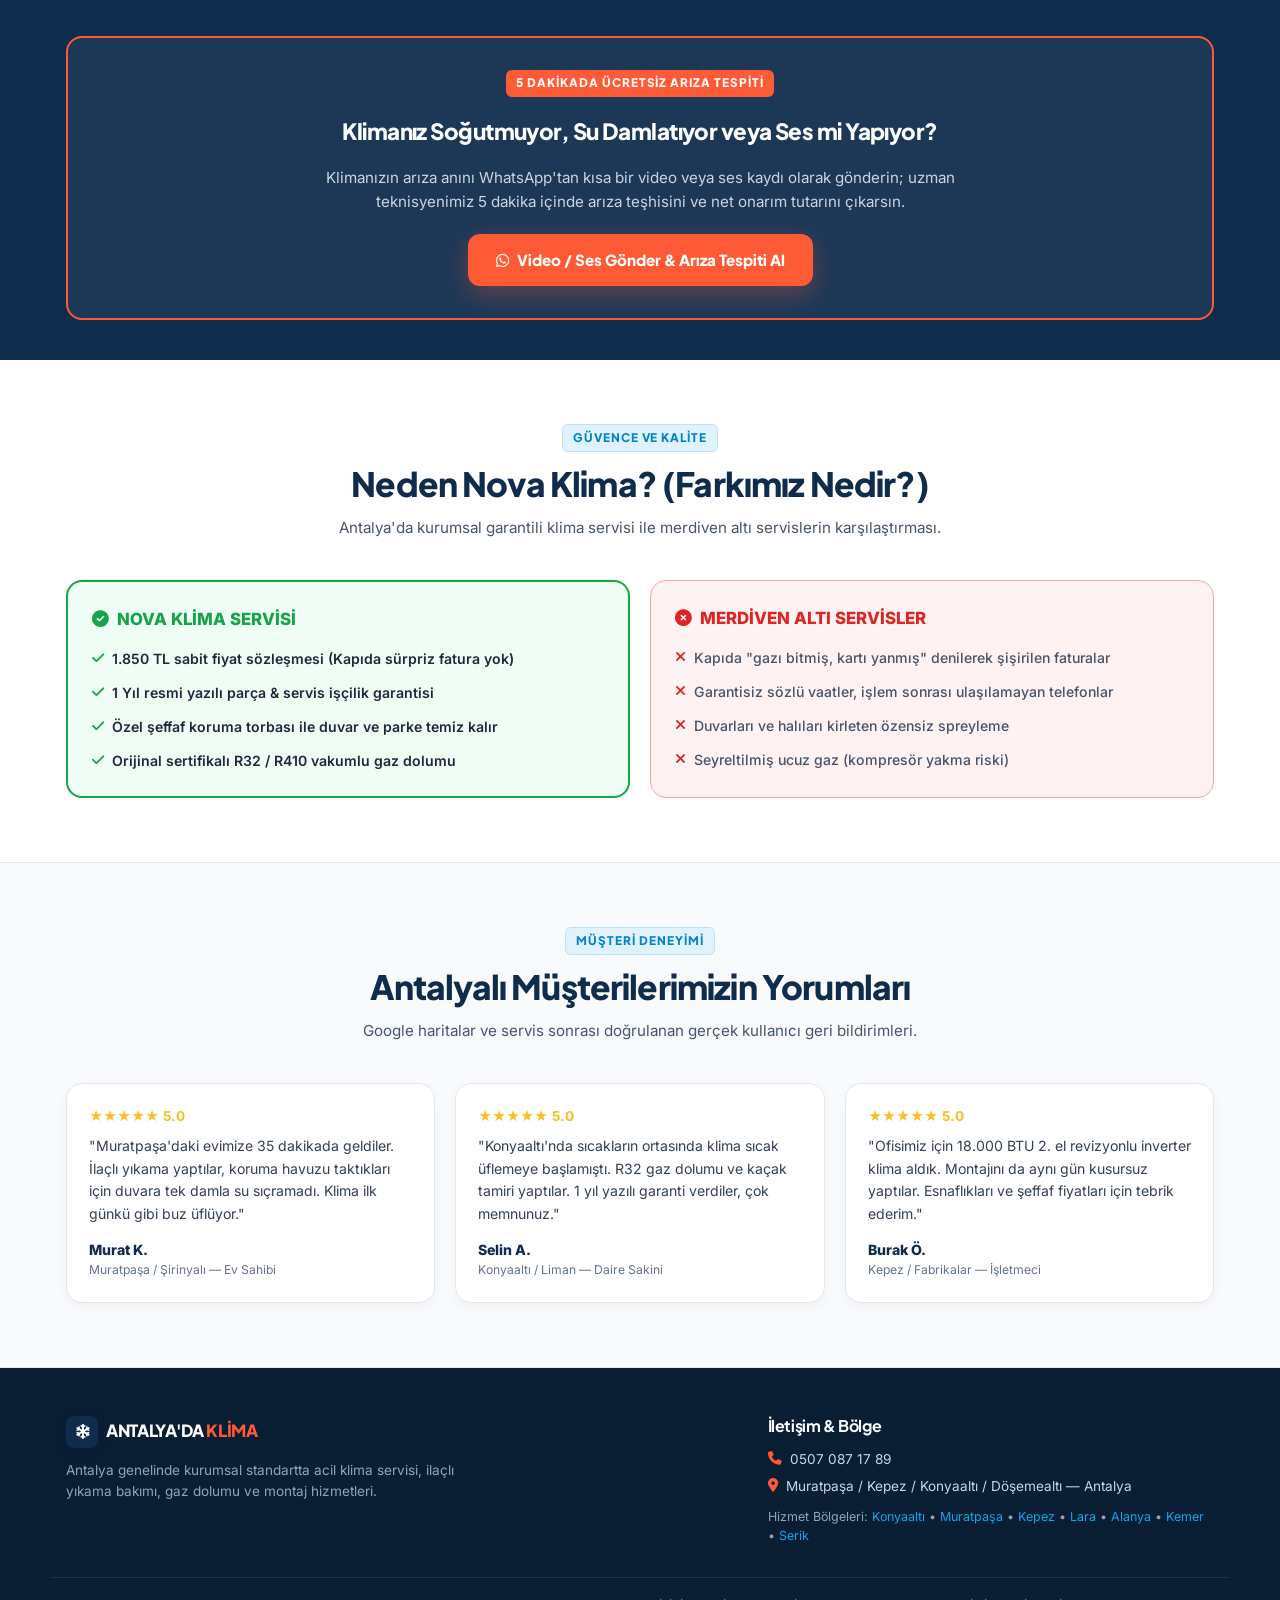
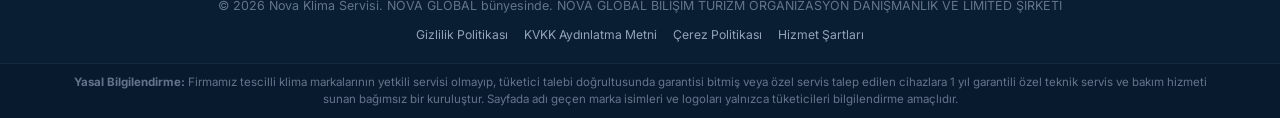
==== commit d1ad23e1: "fix(geo): fix Turkish grammar suffixes across district pages, convert H2s to question format, replac" ====
--- a/index.html
+++ b/index.html
@@ -141,11 +141,11 @@
             <div class="hero-left">
                 <!-- RATING & TRUST BADGE (COMPACT SINGLE-LINE) -->
                 <div class="trust-score-pill">
-                    <span class="stars">★ 4.9/5.0</span>
+                    <span class="stars">✓ 1 Yıl Resmi Garanti</span>
                     <span class="pill-dot">•</span>
-                    <span class="score-text"><strong>380+ Yorum</strong></span>
+                    <span class="score-text"><strong>30 Dk Müdahale</strong></span>
                     <span class="pill-dot">•</span>
-                    <span class="score-text">1 Yıl Garanti</span>
+                    <span class="score-text">Faturalı Kurumsal Servis</span>
                 </div>
 
                 <h1 class="hero-h1">
@@ -579,7 +579,7 @@
         </div>
         <div class="footer-copy">
             <div class="container text-center">
-                <p>© 2026 Nova Klima Servisi. NOVA GLOBAL bünyesinde. NOVA GLOBAL BİLİŞİM TURİZM ORGANİZASYON DANIŞMANLIK VE LTD. ŞTİ.</p>
+                <p>© 2026 Nova Klima Servisi. NOVA GLOBAL bünyesinde. NOVA GLOBAL BİLİŞİM TURİZM ORGANİZASYON DANIŞMANLIK VE LİMİTED ŞİRKETİ</p>
                 <div style="margin-top: 10px; font-size: 0.76rem; color: #94A3B8; display: flex; justify-content: center; gap: 16px; flex-wrap: wrap;">
                     <span>Gizlilik Politikası</span>
                     <span>KVKK Aydınlatma Metni</span>
